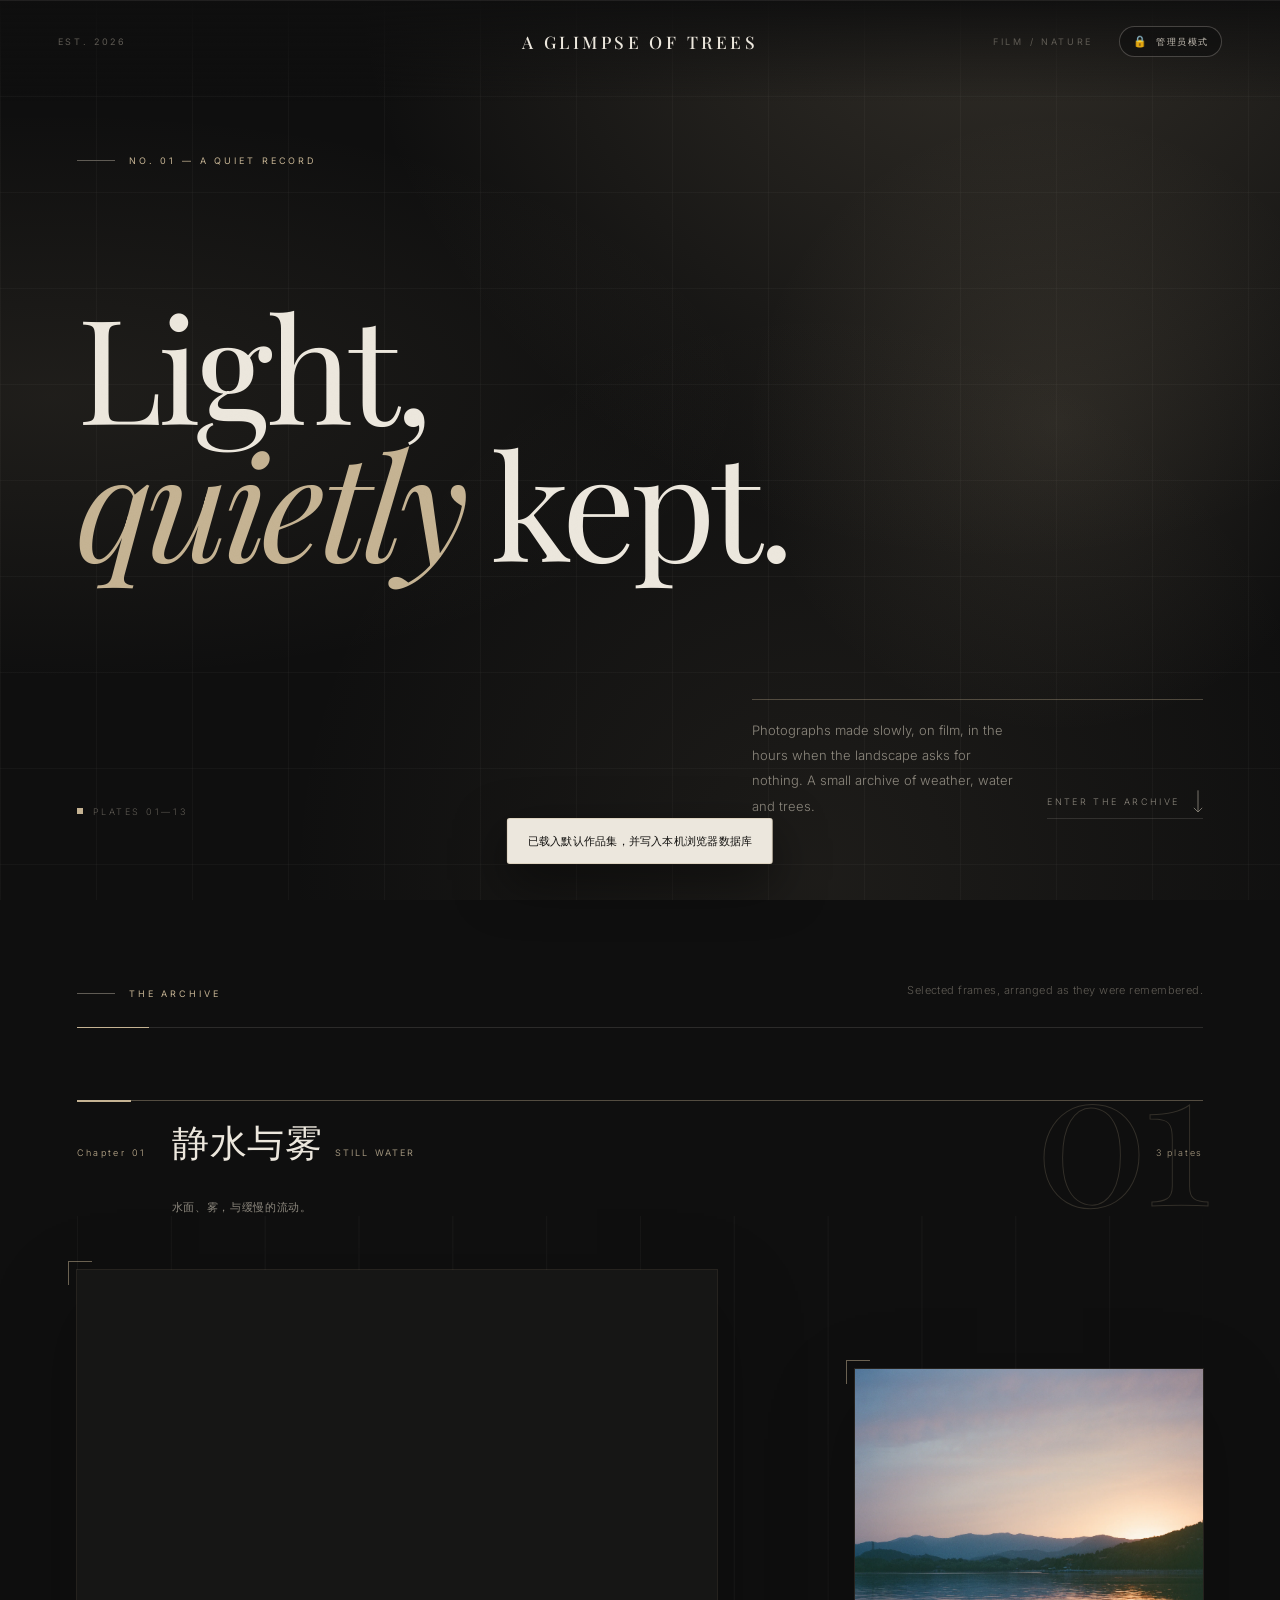
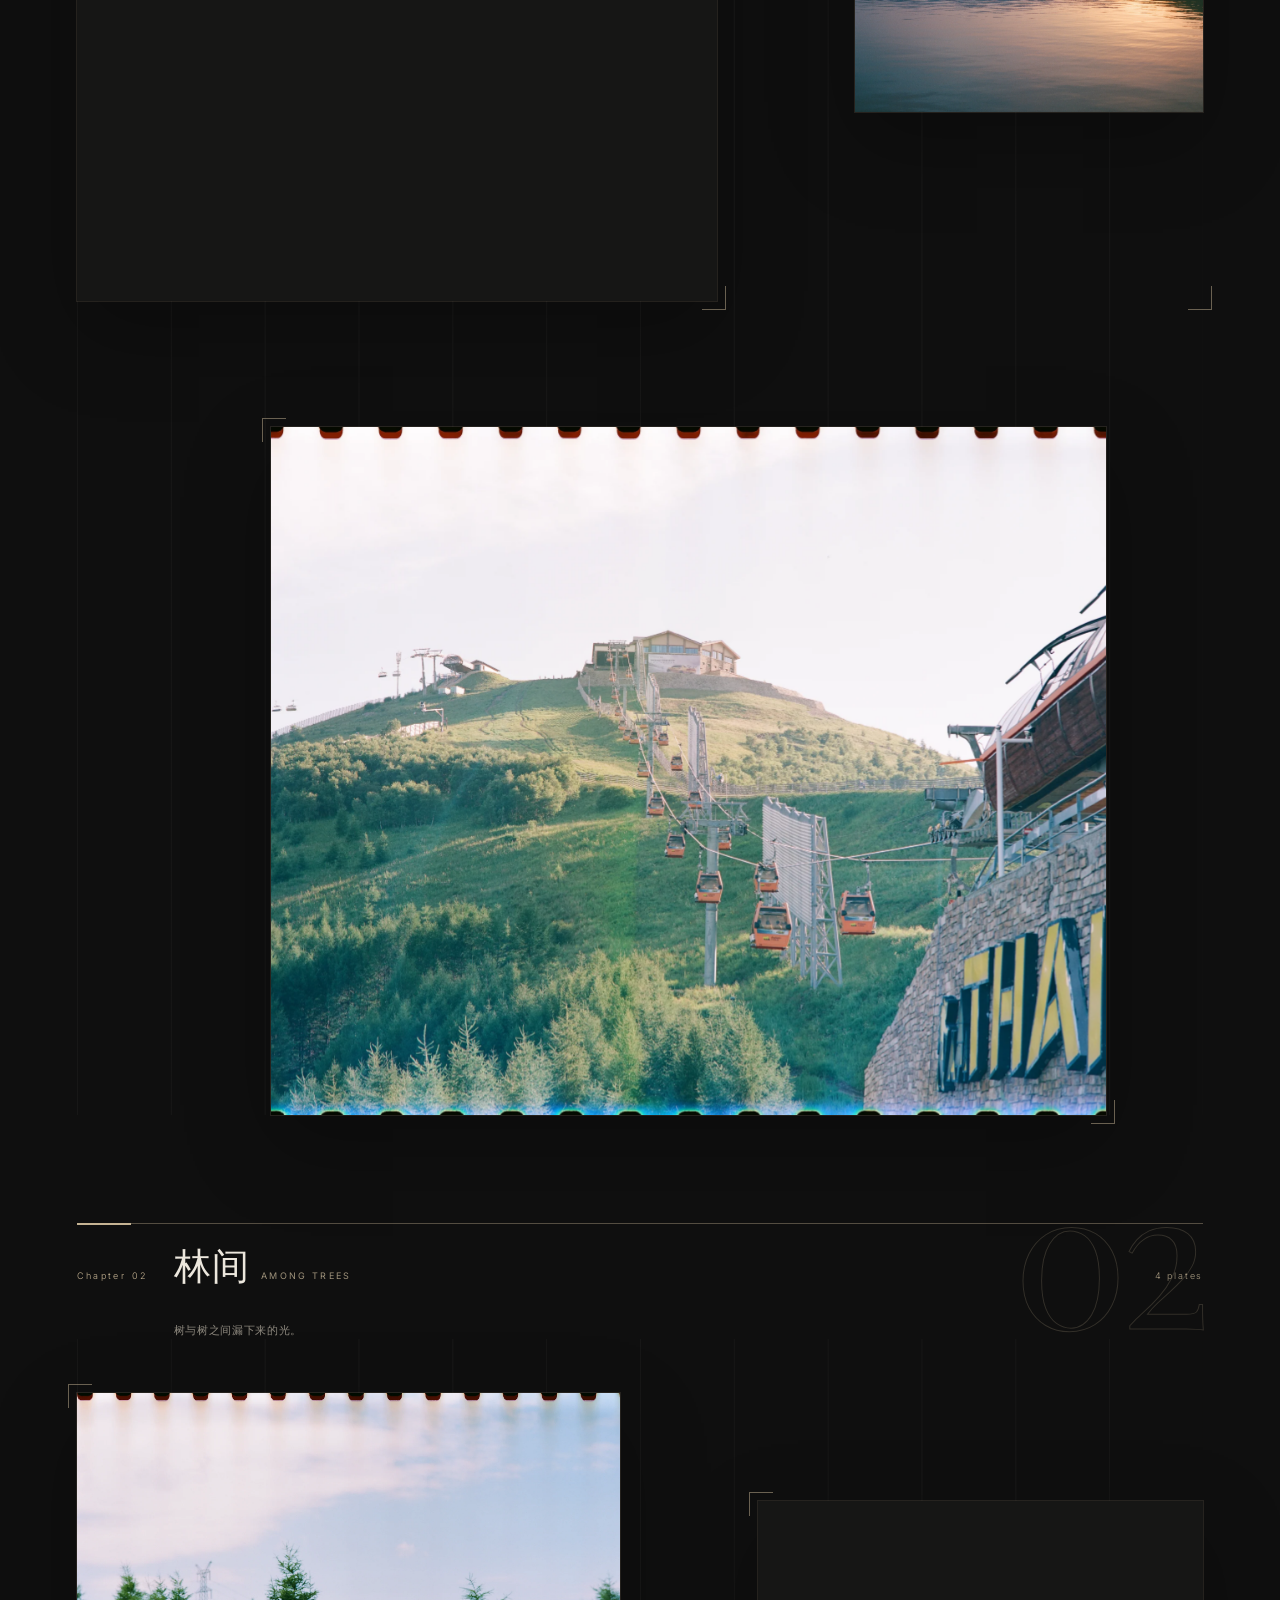
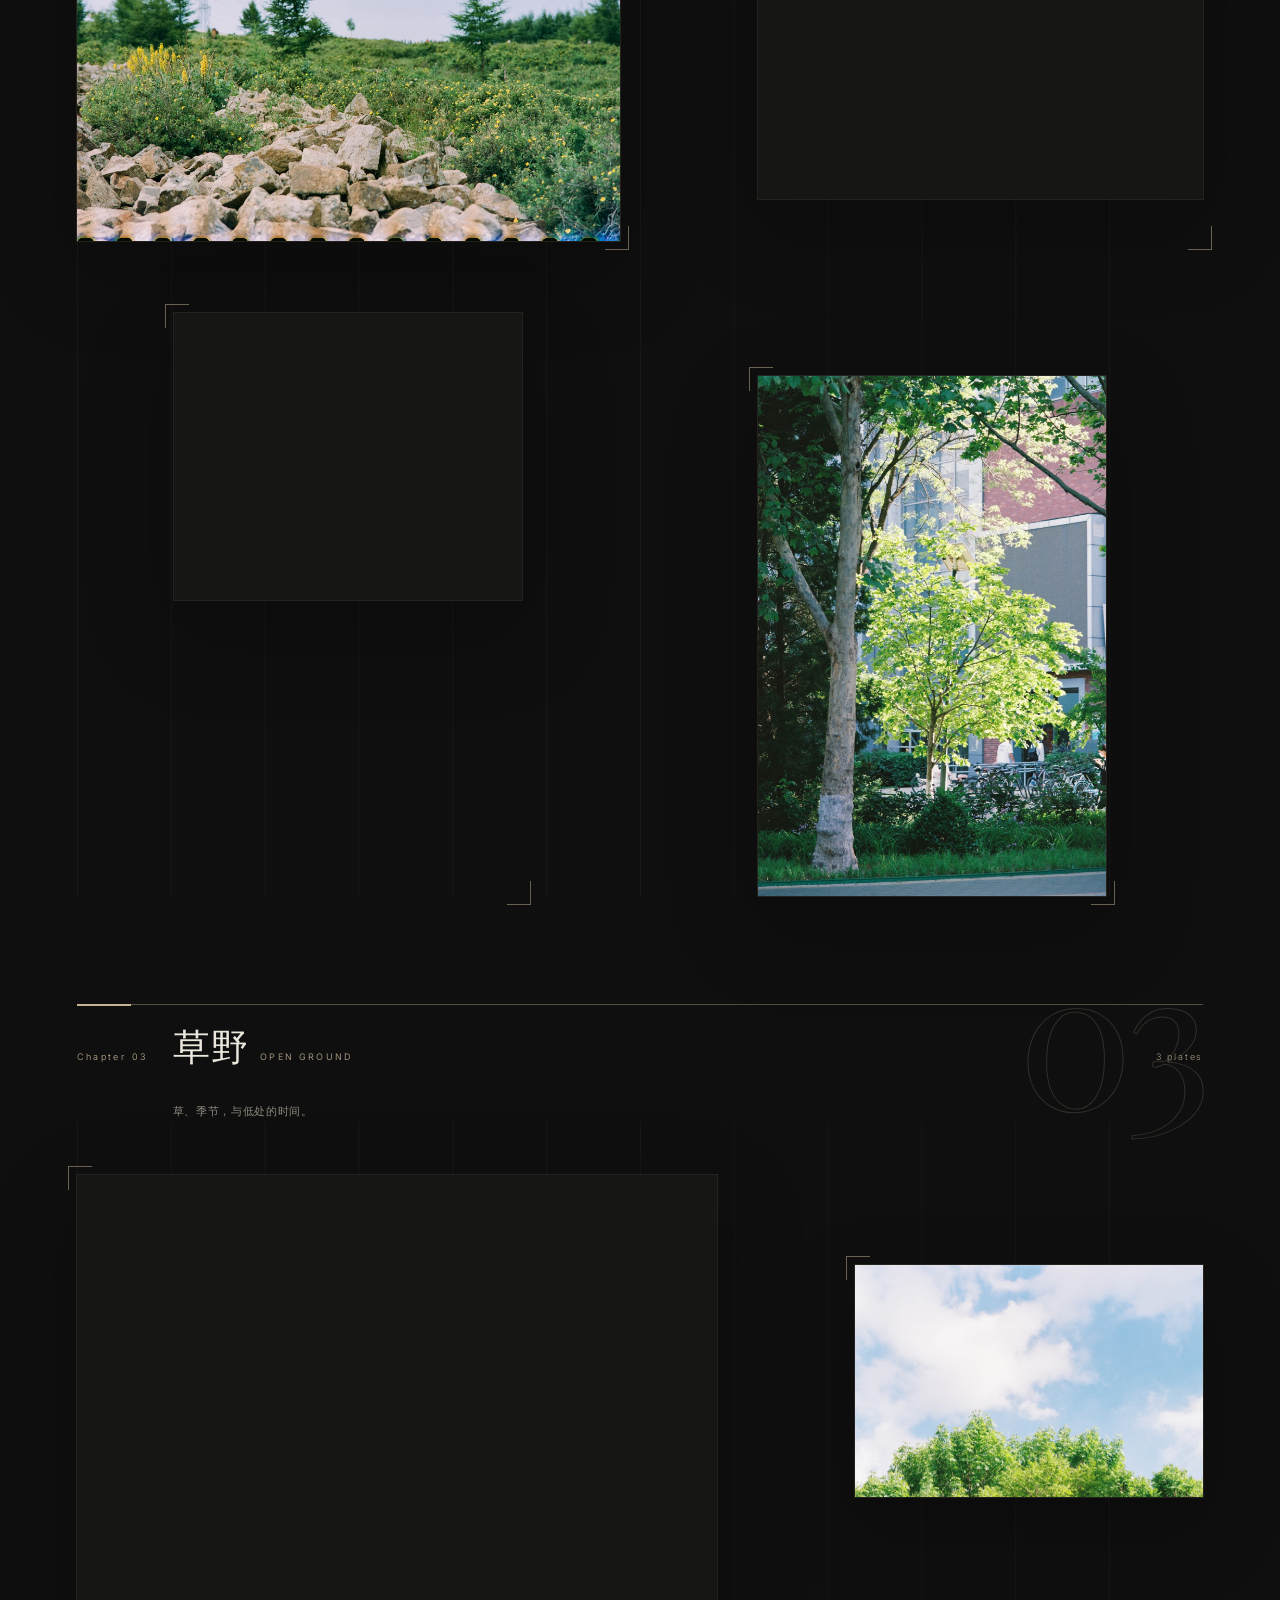
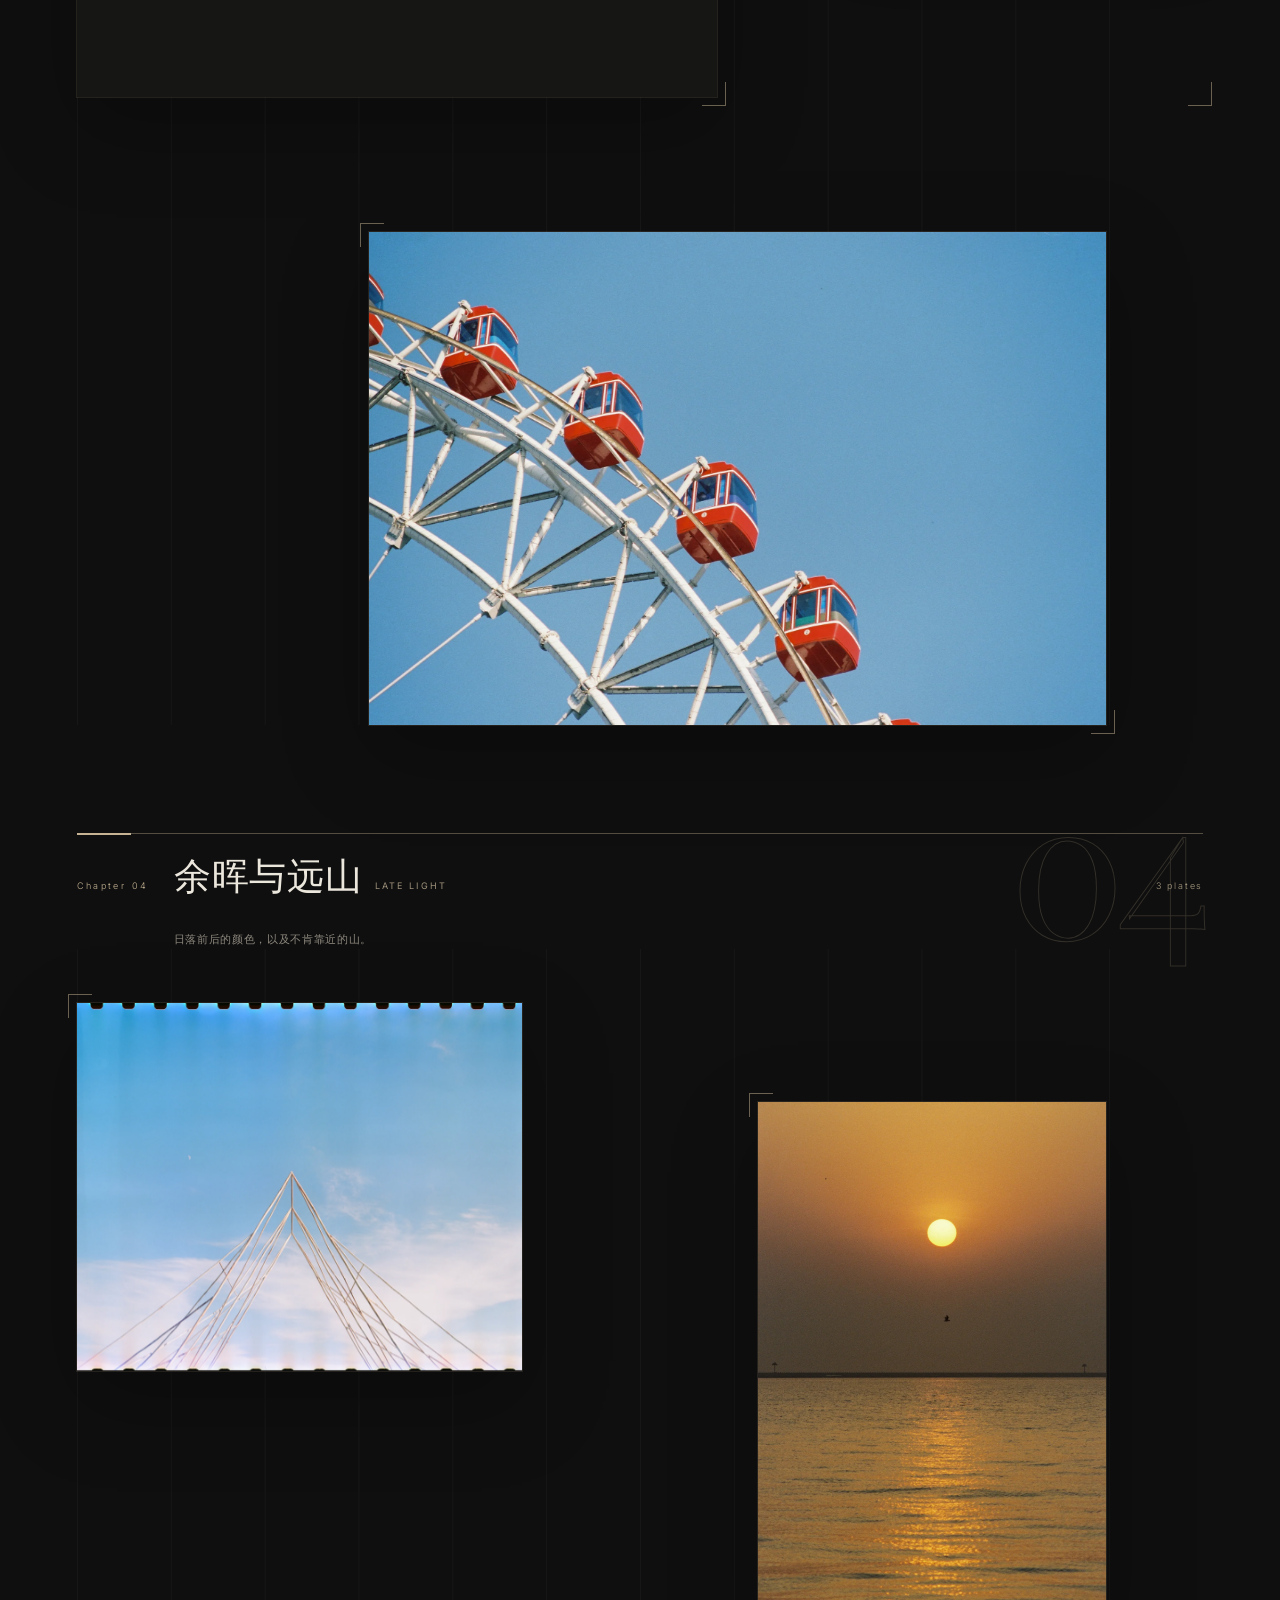
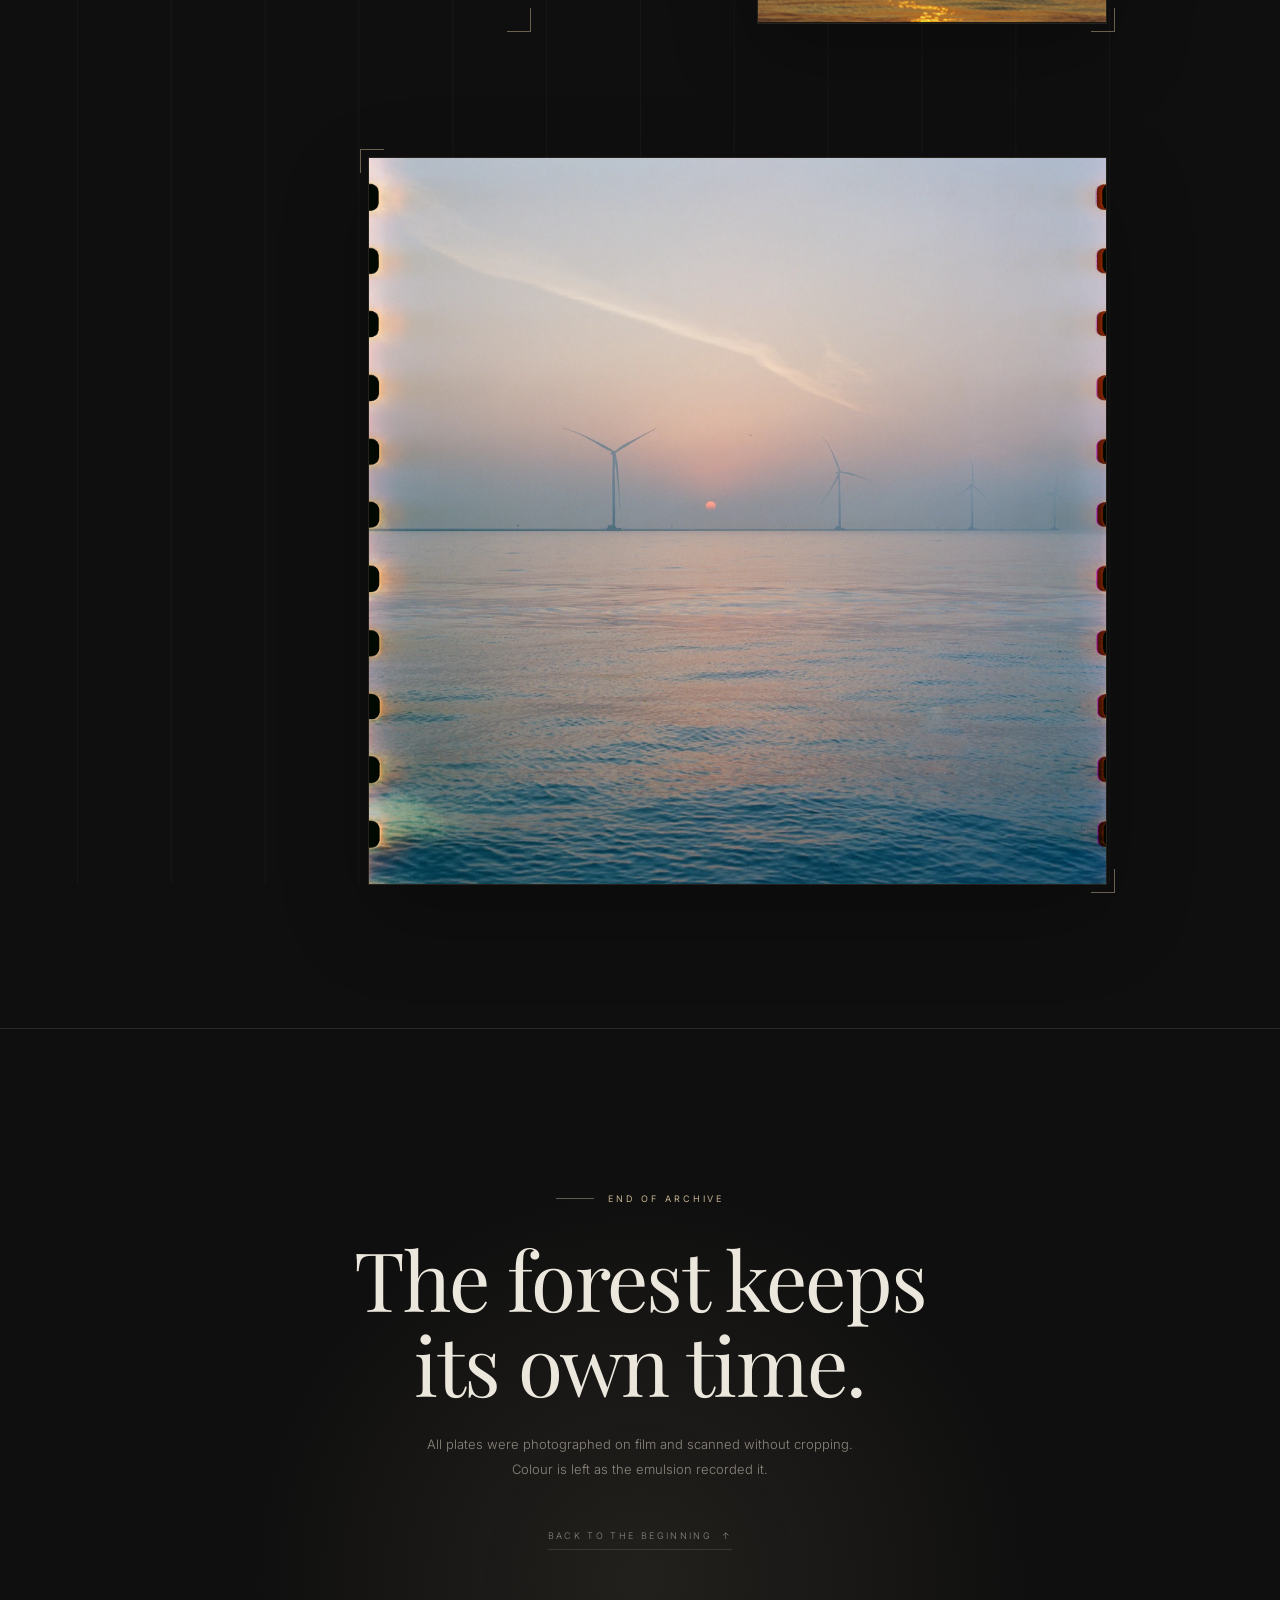
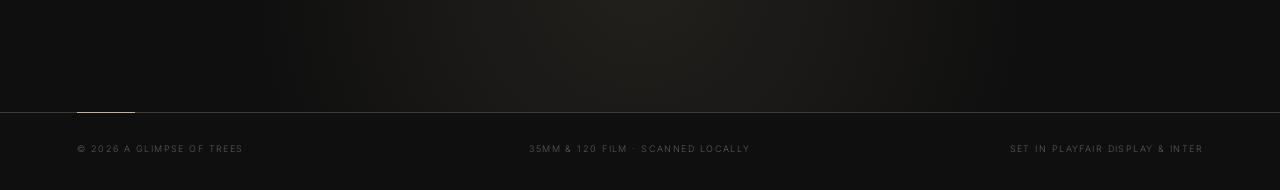
==== index.html @ 9d2c08a7 "Initial commit: PWA Photography Portfolio" ====
<!DOCTYPE html>
<html lang="en">
<head>
  <meta charset="UTF-8">
  <meta name="viewport" content="width=device-width, initial-scale=1.0">
  <meta name="description" content="A Glimpse of Trees — a quiet collection of film photographs of the natural world.">
  <meta name="theme-color" content="#0f0f0f">
  <title>A Glimpse of Trees — Film Photography</title>

  <link rel="icon" href="./favicon.svg" type="image/svg+xml">
  <link rel="manifest" href="./manifest.json">
  <link rel="apple-touch-icon" href="./assets/icons/icon-180.png">
  <meta name="apple-mobile-web-app-capable" content="yes">
  <meta name="apple-mobile-web-app-status-bar-style" content="black-translucent">
  <meta name="apple-mobile-web-app-title" content="摄影集">
  <link rel="preload" href="./assets/fonts/PlayfairDisplay-var.woff2" as="font" type="font/woff2" crossorigin>
  <link rel="preload" href="./assets/fonts/Inter-var.woff2" as="font" type="font/woff2" crossorigin>
  <link rel="stylesheet" href="./css/style.css">
  <link rel="stylesheet" href="./lib/quill.snow.css">
</head>
<body>
  <div class="grain" aria-hidden="true"></div>
  <div class="scroll-progress" aria-hidden="true"><span id="scrollBar"></span></div>

  <header class="site-header">
    <div class="header-inner">
      <p class="header-side header-side--left">Est. 2026</p>
      <a class="logo" href="#top" aria-label="A Glimpse of Trees, back to top">A Glimpse of Trees</a>
      <div class="header-right">
        <p class="header-side header-side--right">Film / Nature</p>
        <button class="admin-toggle" id="adminToggle" type="button" aria-pressed="false">
          <span class="admin-toggle-icon" aria-hidden="true">🔒</span>
          <span class="admin-toggle-label">管理员模式</span>
        </button>
      </div>
    </div>
  </header>

  <div class="editor-bar" id="editorBar" hidden>
    <div class="backup-warning" id="backupWarning" role="alert">
      <p class="backup-warning-text">
        <strong>⚠️ 注意：您的作品集数据仅保存在当前设备的浏览器中。</strong>
        清理浏览器缓存、更换设备会导致数据永久丢失！请务必定期导出备份。
      </p>
      <div class="backup-warning-actions">
        <button class="backup-button" id="exportBackupBtn" type="button">📦 导出备份</button>
        <button class="backup-button" id="importBackupBtn" type="button">📥 导入备份</button>
        <input id="importFile" type="file" accept=".json,application/json" hidden>
      </div>
    </div>
    <div class="editor-status-wrap">
      <p class="editor-status" id="editorStatus">编辑模式：点击文字修改，拖动照片调整分组</p>
      <p class="editor-hint">修改会自动保存到本机浏览器数据库（IndexedDB）</p>
    </div>
    <div class="editor-actions">
      <button class="editor-button editor-button--primary" id="addPhotoBtn" type="button">＋ 添加新照片</button>
      <button class="editor-button" id="groupsBtn" type="button">分组管理</button>
      <button class="editor-button" id="layoutBtn" type="button">自由排版</button>
      <button class="editor-button editor-button--quiet" id="resetLayoutBtn" type="button" hidden>清除排版</button>
      <button class="editor-button" id="boardBtn" type="button">排版总览</button>
      <button class="editor-button" id="themeBtn" type="button">配色方案</button>
      <button class="editor-button" id="helpBtn" type="button">编辑说明</button>
      <button class="editor-button editor-button--primary" id="saveBtn" type="button">保存</button>
      <button class="editor-button editor-button--quiet" id="discardBtn" type="button">重新载入</button>
    </div>
  </div>

  <div class="layout-bar" id="layoutBar" hidden>
    <div class="layout-bar-info">
      <span class="layout-bar-title" id="layoutSelection">点击照片后可旋转 / 缩放</span>
      <span class="layout-bar-tip">拖动 ⠿ 移动 · 滚轮或 ↑↓ 上下滚动 · 右下角圆点调宽度</span>
    </div>
    <label class="layout-slider">
      旋转
      <input id="rotateRange" type="range" min="-180" max="180" step="1" value="0">
      <span id="rotateValue">0°</span>
    </label>
    <label class="layout-slider">
      缩放
      <input id="scaleRange" type="range" min="40" max="200" step="1" value="100">
      <span id="scaleValue">100%</span>
    </label>
    <button class="editor-button editor-button--quiet" id="resetTransformBtn" type="button">重置旋转缩放</button>
  </div>

  <main id="top">
    <section class="intro" aria-labelledby="introTitle">
      <div class="intro-grid">
        <p class="eyebrow">No. 01 — A quiet record</p>
        <h1 class="intro-title" id="introTitle">Light,<br><em>quietly</em> kept.</h1>
        <div class="intro-foot">
          <p class="intro-text" id="introText">
            Photographs made slowly, on film, in the hours when the landscape
            asks for nothing. A small archive of weather, water and trees.
          </p>
          <a class="scroll-cue" href="#gallery">
            <span>Enter the archive</span>
            <svg viewBox="0 0 12 28" aria-hidden="true">
              <path d="M6 0v26M1 21l5 5 5-5" fill="none" stroke="currentColor" stroke-width="1"/>
            </svg>
          </a>
        </div>
        <p class="intro-count" id="introCount" aria-live="polite"></p>
      </div>
    </section>

    <section class="gallery-section" id="gallery" aria-label="Photographic plates">
      <div class="section-head">
        <p class="eyebrow">The archive</p>
        <p class="section-note">Selected frames, arranged as they were remembered.</p>
      </div>
      <div class="gallery" id="galleryGrid"></div>
      <noscript><p class="noscript">Please enable JavaScript to view the photographs.</p></noscript>
    </section>

    <section class="outro" aria-labelledby="outroTitle">
      <p class="eyebrow">End of archive</p>
      <h2 id="outroTitle">The forest keeps<br>its own time.</h2>
      <p class="outro-text">
        All plates were photographed on film and scanned without cropping.
        Colour is left as the emulsion recorded it.
      </p>
      <a class="back-top" href="#top">Back to the beginning <span aria-hidden="true">↑</span></a>
    </section>
  </main>

  <footer class="site-footer">
    <p>© 2026 A Glimpse of Trees</p>
    <p class="footer-mid">35mm &amp; 120 film · Scanned locally</p>
    <p>Set in Playfair Display &amp; Inter</p>
  </footer>

  <!-- Full-screen photograph + long-form essay ----------------------------- -->
  <div class="detail" id="detail" role="dialog" aria-modal="true" aria-label="Photograph and essay" aria-hidden="true">
    <button class="detail-close" id="detailClose" type="button" aria-label="Close detail view">
      <span aria-hidden="true"></span><span aria-hidden="true"></span>
    </button>

    <div class="detail-layout">
      <figure class="detail-media">
        <div class="detail-frame" id="detailFrame">
          <img class="detail-image" id="detailImage" src="" alt="">
          <img class="detail-image" id="detailImageAlt" src="" alt="" aria-hidden="true">
        </div>
        <figcaption class="detail-media-foot">
          <span class="detail-counter" id="detailCounter"></span>
          <span class="detail-group" id="detailGroup"></span>
        </figcaption>
      </figure>

      <article class="detail-panel">
        <p class="detail-kicker" id="detailKicker"></p>
        <h2 class="detail-title" id="detailTitle" data-detail-field="title"></h2>
        <p class="detail-note" id="detailNote" data-detail-field="note"></p>
        <div class="detail-essay" id="detailEssay"></div>
        <button class="detail-edit-essay" id="editEssayBtn" type="button">编辑长文</button>
        <p class="detail-hint">← → 浏览 · ESC 关闭</p>
      </article>
    </div>

    <button class="detail-nav detail-nav--prev" id="detailPrev" type="button" aria-label="Previous photograph">
      <svg viewBox="0 0 20 20" aria-hidden="true"><path d="M13 2 4 10l9 8" fill="none" stroke="currentColor" stroke-width="1.2"/></svg>
    </button>
    <button class="detail-nav detail-nav--next" id="detailNext" type="button" aria-label="Next photograph">
      <svg viewBox="0 0 20 20" aria-hidden="true"><path d="m7 2 9 8-9 8" fill="none" stroke="currentColor" stroke-width="1.2"/></svg>
    </button>
  </div>

  <!-- Add photograph ------------------------------------------------------- -->
  <div class="modal" id="addPhotoModal" hidden>
    <div class="modal-card modal-card--wide" role="dialog" aria-modal="true" aria-labelledby="addPhotoTitle">
      <button class="modal-close" id="addPhotoClose" type="button" aria-label="Close">×</button>
      <p class="modal-kicker">New plates</p>
      <h2 class="modal-title" id="addPhotoTitle">添加新照片</h2>
      <p class="modal-lead">从本机选择图片：自动压缩为 WebP 并写入浏览器数据库；也可以从内置示例图片中勾选。</p>
      <form class="editor-form" id="addPhotoForm">
        <label class="field upload-field">
          <span class="field-label">从本机上传（可多选，单张 ≤ 50 MB）</span>
          <input class="field-input file-input" id="photoFileInput" type="file" accept="image/*" multiple>
        </label>
        <div class="upload-preview" id="uploadPreview" hidden></div>
        <div class="picker-toolbar">
          <span class="picker-status" id="pickerStatus">内置示例图片</span>
          <button class="picker-refresh" id="pickerRefresh" type="button">刷新列表</button>
        </div>
        <div class="picker" id="photoPicker"></div>
        <div class="field-row">
          <label class="field">
            <span class="field-label">加入分组</span>
            <select class="field-input" name="group" id="addPhotoGroup"></select>
          </label>
          <button class="editor-button" id="addPhotoNewGroup" type="button">＋ 新建分组</button>
        </div>
        <div class="modal-actions">
          <button class="editor-button editor-button--quiet" id="addPhotoCancel" type="button">取消</button>
          <button class="editor-button editor-button--primary" id="addPhotoSubmit" type="submit" disabled>导入所选</button>
        </div>
      </form>
    </div>
  </div>

  <!-- Layout board ---------------------------------------------------------- -->
  <div class="modal" id="boardModal" hidden>
    <div class="modal-card modal-card--full" role="dialog" aria-modal="true" aria-labelledby="boardTitle">
      <button class="modal-close" id="boardClose" type="button" aria-label="Close">×</button>
      <p class="modal-kicker">Layout board</p>
      <h2 class="modal-title" id="boardTitle">排版总览</h2>
      <p class="modal-lead">所有章节按真实比例缩小显示。拖动缩略图调整位置，拖到其它章节画布即可换组（空章节也能放入）；拖右下角方块调宽度，点击缩略图后用底部滑杆旋转 / 缩放。修改即时生效并保存。</p>
      <div class="board" id="board"></div>
      <div class="modal-actions">
        <button class="editor-button editor-button--primary" id="boardDone" type="button">完成</button>
      </div>
    </div>
  </div>

  <!-- Group manager --------------------------------------------------------- -->
  <div class="modal" id="groupsModal" hidden>
    <div class="modal-card modal-card--wide" role="dialog" aria-modal="true" aria-labelledby="groupsTitle">
      <button class="modal-close" id="groupsClose" type="button" aria-label="Close">×</button>
      <p class="modal-kicker">Chapters</p>
      <h2 class="modal-title" id="groupsTitle">分组管理</h2>
      <p class="modal-lead">拖动 ⠿ 调整章节顺序；Chapter 01、02… 与照片编号会自动同步。删除分组时，里面的照片会移到第一个分组。</p>
      <div class="group-manager" id="groupList"></div>
      <div class="group-manager-foot">
        <button class="editor-button" id="addGroupBtn" type="button">＋ 新增分组</button>
        <span class="group-manager-hint">改完名称按 Enter 或点击空白处生效</span>
      </div>
      <div class="modal-actions">
        <button class="editor-button editor-button--primary" id="groupsDone" type="button">完成</button>
      </div>
    </div>
  </div>

  <!-- Long-form essay editor ------------------------------------------------ -->
  <div class="modal" id="essayModal" hidden>
    <div class="modal-card modal-card--wide" role="dialog" aria-modal="true" aria-labelledby="essayTitle">
      <button class="modal-close" id="essayClose" type="button" aria-label="Close">×</button>
      <p class="modal-kicker">Long-form</p>
      <h2 class="modal-title" id="essayTitle">编辑长文</h2>
      <p class="modal-lead">支持加粗、斜体、分段、引用与列表；保存为 HTML，线上详情页与实体书会同步渲染。</p>
      <div class="essay-editor" id="essayEditor"></div>
      <div class="modal-actions">
        <button class="editor-button editor-button--quiet" id="essayCancel" type="button">取消</button>
        <button class="editor-button editor-button--primary" id="essayDone" type="button">应用</button>
      </div>
    </div>
  </div>

  <!-- Admin guide ---------------------------------------------------------- -->
  <div class="modal" id="helpModal" hidden>
    <div class="modal-card" role="dialog" aria-modal="true" aria-labelledby="helpTitle">
      <button class="modal-close" id="helpClose" type="button" aria-label="Close">×</button>
      <p class="modal-kicker">Admin guide</p>
      <h2 class="modal-title" id="helpTitle">管理员使用说明</h2>
      <p class="modal-lead">管理员模式的所有修改都会自动保存到当前浏览器的 IndexedDB 数据库；这里没有服务器，也不会同步到其它设备。</p>

      <div class="help-block">
        <h3>1 · 修改文案与长文</h3>
        <p>点击照片下方的短标题或悬停小字，直接输入；打开大图后可编辑标题与注释。长文点右侧「编辑长文」，在富文本编辑器里加粗、斜体、分段、引用或列表。点击空白处或按 Esc 保存到本机数据库。</p>
      </div>
      <div class="help-block">
        <h3>2 · 调整分组与照片</h3>
        <p>拖动照片右上角的 ⠿ 手柄到其他分组；× 移除照片。点「＋ 添加新照片」可从本机上传（自动压缩为 WebP），或从内置示例图片中勾选后一次导入同一分组。</p>
        <p>「分组管理」可新增、重命名、排序或删除章节，Chapter 01、02… 与照片编号会自动同步。</p>
        <p>每张照片左下角有「分组」下拉框（即之前看到的 1/2 等选项）：显示当前分组，切换后照片立刻移到该分组，其它照片会自动让位、页面重新排布。</p>
        <p>按住 ⠿ 左键拖动照片；拖动过程中用<b>鼠标滚轮</b>上下滚动页面（不再自动滚动，避免页面抽动）。经过其它章节的分界线并进入其照片区域时，该章节会高亮，松手即完成换组。</p>
      </div>
      <div class="help-block">
        <h3>3 · 自由排版与旋转缩放</h3>
        <p>点「自由排版」开启：拖动任意照片右上角 ⠿ 可自由移动位置，拖动照片右下角圆点可调整宽度；所有照片按分组画布自由叠放，访客看到的也是这个排版。</p>
        <p>点击任意照片后，屏幕底部会出现滑杆：<b>旋转</b> −180°～180°、<b>缩放</b> 40%～200%，可即时预览并保存；「重置旋转缩放」恢复 0° / 100%。旋转缩放只作用于作品卡片，<b>不会影响打开大图后的显示</b>。</p>
        <p>「排版总览」把所有章节按真实比例缩小成一张总览板：拖缩略图调位置、拖右下角方块调宽度、点击后用同样的滑杆旋转缩放，适合在不放大的情况下整体调整；<b>把缩略图拖到其它章节的画布上即可直接换组</b>，空章节也可以放入。</p>
        <p>「清除排版」会恢复默认的杂志式排列（只删位置与旋转缩放，不删照片和文字）；「退出自由排版」只是停止编辑，排版结果仍会保留。</p>
      </div>
      <div class="help-block">
        <h3>4 · 备份与恢复</h3>
        <p>管理员面板顶部的【📦 导出备份】会把完整数据（含照片）打包为 JSON 下载；【📥 导入备份】会用所选文件覆盖当前设备上的全部数据，导入前请先导出旧备份。</p>
        <p>清理浏览器缓存、使用无痕窗口或更换设备都会导致数据丢失，请定期导出并把 JSON 保存到其它位置。</p>
      </div>
      <div class="help-block">
        <h3>5 · 撤销与重做</h3>
        <p>结构调整（导入、删除、拖拽换组）和文字编辑都支持 <b>Ctrl + Z</b> 撤销、<b>Ctrl + Shift + Z</b> 或 <b>Ctrl + Y</b> 重做；在输入框内仍使用系统原生撤销。</p>
      </div>
      <p class="modal-note">配色方案只影响作品集外观；所有修改都保存在当前浏览器，请记得定期导出备份。</p>
      <div class="modal-actions">
        <button class="editor-button editor-button--primary" id="helpDone" type="button">开始编辑</button>
      </div>
    </div>
  </div>

  <!-- Theme palette -------------------------------------------------------- -->
  <div class="modal" id="themeModal" hidden>
    <div class="modal-card modal-card--wide" role="dialog" aria-modal="true" aria-labelledby="themeTitle">
      <button class="modal-close" id="themeClose" type="button" aria-label="Close">×</button>
      <p class="modal-kicker">Appearance</p>
      <h2 class="modal-title" id="themeTitle">配色方案</h2>
      <p class="modal-lead">选择预设或自定义强调色、背景色，页面会立即预览。配色会写入本机数据库的 <code>theme</code> 字段。</p>

      <div class="theme-presets" id="themePresets"></div>

      <div class="theme-custom">
        <label class="field">
          <span class="field-label">强调色 / 链接与高亮</span>
          <input class="color-input" id="accentColor" type="color" value="#c5b393">
        </label>
        <label class="field">
          <span class="field-label">页面背景色</span>
          <input class="color-input" id="bgColor" type="color" value="#0f0f0f">
        </label>
      </div>

      <div class="theme-preview" id="themePreview" aria-hidden="true">
        <span class="theme-preview-title">Light, quietly kept.</span>
        <span class="theme-preview-rule"></span>
        <span class="theme-preview-note">预览：标题、正文与强调色</span>
      </div>

      <div class="modal-actions">
        <button class="editor-button editor-button--quiet" id="themeReset" type="button">恢复默认</button>
        <button class="editor-button editor-button--primary" id="themeDone" type="button">完成</button>
      </div>
    </div>
  </div>

  <div class="toast" id="toast" role="status" aria-live="polite" hidden></div>

  <script src="./lib/quill.js"></script>
  <script src="./lib/Sortable.min.js"></script>
  <script src="./js/storage.js"></script>
  <script src="./js/image-tools.js"></script>
  <script src="./js/pwa.js"></script>
  <script src="./js/main.js"></script>
</body>
</html>
---- css/style.css ----
@font-face {
  font-family: "Playfair Display";
  src: url("../assets/fonts/PlayfairDisplay-var.woff2") format("woff2");
  font-weight: 400 900;
  font-style: normal;
  font-display: swap;
}

@font-face {
  font-family: "Playfair Display";
  src: url("../assets/fonts/PlayfairDisplay-italic-var.woff2") format("woff2");
  font-weight: 400 900;
  font-style: italic;
  font-display: swap;
}

@font-face {
  font-family: "Inter";
  src: url("../assets/fonts/Inter-var.woff2") format("woff2");
  font-weight: 300 700;
  font-style: normal;
  font-display: swap;
}

:root {
  --bg: #0f0f0f;
  --bg-soft: #151514;
  --ink: #ece7dd;
  --muted: #8d887e;
  --faint: #5f5b54;
  --warm: #c5b393;
  --line: rgba(236, 231, 221, 0.13);
  --serif: "Playfair Display", "Songti SC", "SimSun", serif;
  --sans: "Inter", "PingFang SC", "Microsoft YaHei", sans-serif;
  --ease: cubic-bezier(0.19, 0.66, 0.22, 1);
}

*,
*::before,
*::after {
  box-sizing: border-box;
}

html {
  scroll-behavior: smooth;
}

body {
  margin: 0;
  background: var(--bg);
  color: var(--ink);
  font-family: var(--sans);
  font-weight: 300;
  font-size: 15px;
  line-height: 1.7;
  -webkit-font-smoothing: antialiased;
  overflow-x: hidden;
}

body.no-scroll {
  overflow: hidden;
}

img {
  display: block;
  max-width: 100%;
}

a {
  color: inherit;
  text-decoration: none;
}

button {
  font: inherit;
  color: inherit;
}

::selection {
  background: var(--warm);
  color: #0f0f0f;
}

:focus-visible {
  outline: 1px solid var(--warm);
  outline-offset: 6px;
}

/* Film grain over the whole page ------------------------------------------ */
.grain {
  position: fixed;
  inset: 0;
  z-index: 3;
  pointer-events: none;
  background-image: url("../assets/textures/paper-noise.png");
  background-size: 256px 256px;
  opacity: 0.32;
  mix-blend-mode: overlay;
}

/* Slim reading progress ------------------------------------------------ */
.scroll-progress {
  position: fixed;
  top: 0;
  left: 0;
  right: 0;
  height: 1px;
  z-index: 60;
  background: rgba(236, 231, 221, 0.08);
}

.scroll-progress span {
  display: block;
  height: 100%;
  background: var(--warm);
  transform: scaleX(0);
  transform-origin: 0 50%;
  will-change: transform;
}

/* Header ----------------------------------------------------------------- */
.site-header {
  position: fixed;
  top: 0;
  left: 0;
  right: 0;
  z-index: 50;
  padding: 26px clamp(20px, 4.5vw, 72px) 44px;
  background: linear-gradient(to bottom, rgba(15, 15, 15, 0.94), rgba(15, 15, 15, 0));
  pointer-events: none;
}

.site-header a,
.site-header p {
  pointer-events: auto;
}

.header-inner {
  display: grid;
  grid-template-columns: 1fr auto 1fr;
  align-items: center;
  gap: 20px;
}

.header-side {
  margin: 0;
  font-size: 9px;
  font-weight: 400;
  letter-spacing: 0.3em;
  text-transform: uppercase;
  color: var(--faint);
}

.header-side--right {
  text-align: right;
}

.logo {
  font-family: var(--serif);
  font-size: clamp(13px, 1.35vw, 18px);
  font-weight: 500;
  letter-spacing: 0.2em;
  text-transform: uppercase;
  white-space: nowrap;
  transition: color 0.5s ease, letter-spacing 0.6s var(--ease);
}

.logo:hover {
  color: var(--warm);
  letter-spacing: 0.24em;
}

/* Shared type ------------------------------------------------------------ */
.eyebrow {
  display: flex;
  align-items: center;
  gap: 14px;
  margin: 0;
  font-size: 9px;
  font-weight: 400;
  letter-spacing: 0.32em;
  text-transform: uppercase;
  color: var(--muted);
}

.eyebrow::before {
  content: "";
  width: 38px;
  height: 1px;
  background: var(--faint);
  flex: none;
}

/* Intro ------------------------------------------------------------------ */
.intro {
  padding: clamp(132px, 17vh, 190px) clamp(20px, 6vw, 96px) clamp(60px, 9vh, 110px);
  min-height: 100svh;
  display: flex;
  align-items: stretch;
  position: relative;
}

.intro::after {
  content: "";
  position: absolute;
  top: 8%;
  right: -10%;
  width: 55vw;
  height: 55vw;
  max-width: 760px;
  max-height: 760px;
  background: radial-gradient(circle, rgba(197, 179, 147, 0.075), transparent 62%);
  pointer-events: none;
}

.intro-grid {
  position: relative;
  z-index: 1;
  width: 100%;
  display: grid;
  grid-template-columns: repeat(12, 1fr);
  grid-template-rows: auto 1fr auto;
  column-gap: clamp(16px, 2.4vw, 36px);
  row-gap: 4vh;
}

.intro .eyebrow {
  grid-column: 1 / 9;
  grid-row: 1;
  align-self: start;
}

.intro-title {
  grid-column: 1 / 12;
  grid-row: 2;
  align-self: center;
  margin: 0;
  font-family: var(--serif);
  font-weight: 400;
  font-size: clamp(62px, 11.4vw, 176px);
  line-height: 0.94;
  letter-spacing: -0.035em;
  color: #eee8dc;
}

.intro-title em {
  font-style: italic;
  font-weight: 400;
  color: var(--warm);
}

.intro-foot {
  grid-column: 8 / 13;
  grid-row: 3;
  display: flex;
  align-items: flex-end;
  justify-content: space-between;
  gap: 34px;
}

.intro-text {
  margin: 0;
  max-width: 340px;
  font-size: 13px;
  line-height: 1.95;
  color: var(--muted);
}

.scroll-cue {
  display: inline-flex;
  align-items: center;
  gap: 14px;
  flex: none;
  padding-bottom: 4px;
  font-size: 9px;
  letter-spacing: 0.26em;
  text-transform: uppercase;
  color: var(--muted);
  border-bottom: 1px solid var(--line);
  transition: color 0.4s ease, border-color 0.4s ease;
}

.scroll-cue svg {
  width: 10px;
  height: 24px;
  overflow: visible;
}

.scroll-cue:hover {
  color: var(--ink);
  border-color: var(--ink);
}

.intro-count {
  grid-column: 1 / 5;
  grid-row: 3;
  align-self: end;
  margin: 0;
  font-size: 9px;
  letter-spacing: 0.28em;
  text-transform: uppercase;
  color: var(--faint);
}

/* Intro entrance ---------------------------------------------------------- */
@keyframes intro-rise {
  from {
    opacity: 0;
    transform: translateY(28px);
  }
  to {
    opacity: 1;
    transform: translateY(0);
  }
}

.intro .eyebrow,
.intro-title,
.intro-foot,
.intro-count {
  animation: intro-rise 1.2s var(--ease) both;
}

.intro-title {
  animation-delay: 0.1s;
}

.intro-foot {
  animation-delay: 0.25s;
}

.intro-count {
  animation-delay: 0.4s;
}

/* Gallery ---------------------------------------------------------------- */
.gallery-section {
  position: relative;
  padding: clamp(60px, 9vh, 110px) clamp(20px, 6vw, 96px) clamp(100px, 16vh, 180px);
}

.section-head {
  display: flex;
  align-items: baseline;
  justify-content: space-between;
  gap: 30px;
  padding-bottom: 26px;
  border-bottom: 1px solid var(--line);
}

.section-note {
  margin: 0;
  font-size: 11px;
  letter-spacing: 0.04em;
  color: var(--faint);
}

.gallery {
  display: grid;
  grid-template-columns: repeat(12, 1fr);
  column-gap: clamp(18px, 3.2vw, 52px);
  row-gap: clamp(72px, 12vh, 160px);
  margin-top: clamp(64px, 10vh, 120px);
}

.gallery-grid {
  display: contents;
}

/* Deliberately irregular, editorial placement. */
.plate {
  grid-column: var(--plate-col, 1) / span var(--plate-span, 6);
  margin: var(--plate-offset, 0vh) 0 0;
  min-width: 0;
}

.plate--a {
  grid-column: 1 / span 6;
}

.plate--b {
  grid-column: 8 / span 5;
  margin-top: 14vh;
}

.plate--c {
  grid-column: 2 / span 4;
  margin-top: -3vh;
}

.plate--d {
  grid-column: 7 / span 6;
  margin-top: 5vh;
}

.plate--e {
  grid-column: 1 / span 7;
}

.plate--f {
  grid-column: 9 / span 4;
  margin-top: 16vh;
}

.plate-button {
  position: relative;
  display: block;
  width: 100%;
  padding: 0;
  border: 0;
  background: transparent;
  text-align: left;
  cursor: pointer;
}

.plate-media {
  position: relative;
  overflow: hidden;
  aspect-ratio: var(--ratio, 3 / 2);
  background: #161615;
}

.plate-media::after {
  content: "";
  position: absolute;
  inset: 0;
  background: linear-gradient(
    to top,
    rgba(5, 5, 4, 0.78) 0%,
    rgba(5, 5, 4, 0.12) 42%,
    rgba(5, 5, 4, 0) 62%
  );
  opacity: 0;
  transition: opacity 0.9s ease;
  pointer-events: none;
}

.plate-media img {
  width: 100%;
  height: 100%;
  object-fit: cover;
  filter: none;
  transform: scale(1.001);
  transition: transform 1.6s var(--ease);
  will-change: transform;
}

.plate-num {
  position: absolute;
  top: 18px;
  left: 20px;
  z-index: 2;
  font-size: 9px;
  letter-spacing: 0.26em;
  color: rgba(255, 255, 255, 0.7);
  opacity: 0;
  transform: translateY(-8px);
  transition: opacity 0.7s ease, transform 0.7s var(--ease);
}

.plate-caption {
  position: absolute;
  left: 22px;
  right: 22px;
  bottom: 20px;
  z-index: 2;
  opacity: 0;
  transform: translateY(16px);
  transition: opacity 0.8s ease, transform 0.8s var(--ease);
}

.plate-rule {
  width: 26px;
  height: 1px;
  margin-bottom: 13px;
  background: rgba(255, 255, 255, 0.45);
}

.plate-title {
  margin: 0;
  font-family: var(--serif);
  font-size: clamp(21px, 2.1vw, 31px);
  font-weight: 400;
  line-height: 1.1;
  letter-spacing: 0.005em;
  color: #f4efe5;
}

.plate-meta {
  display: flex;
  align-items: center;
  gap: 12px;
  margin: 9px 0 0;
  font-size: 8px;
  letter-spacing: 0.26em;
  text-transform: uppercase;
  color: rgba(255, 255, 255, 0.58);
}

.plate:hover .plate-media::after,
.plate:focus-within .plate-media::after {
  opacity: 1;
}

.plate:hover .plate-media img,
.plate:focus-within .plate-media img {
  transform: scale(1.05);
}

.plate:hover .plate-num,
.plate:focus-within .plate-num,
.plate:hover .plate-caption,
.plate:focus-within .plate-caption {
  opacity: 1;
  transform: translateY(0);
}

/* Scroll reveal ---------------------------------------------------------- */
.reveal {
  opacity: 0;
  transform: translateY(46px);
  transition: opacity 1.1s ease, transform 1.1s var(--ease);
}

.reveal.is-visible {
  opacity: 1;
  transform: translateY(0);
}

/* Outro and footer ------------------------------------------------------- */
.outro {
  position: relative;
  padding: clamp(110px, 18vh, 200px) 24px;
  border-top: 1px solid var(--line);
  text-align: center;
  overflow: hidden;
}

.outro::before {
  content: "";
  position: absolute;
  left: 50%;
  bottom: -46%;
  width: 70vw;
  height: 70vw;
  max-width: 900px;
  max-height: 900px;
  transform: translateX(-50%);
  background: radial-gradient(circle, rgba(197, 179, 147, 0.07), transparent 65%);
  pointer-events: none;
}

.outro .eyebrow {
  position: relative;
  justify-content: center;
}

.outro h2 {
  position: relative;
  margin: 30px 0 26px;
  font-family: var(--serif);
  font-size: clamp(42px, 6.4vw, 92px);
  font-weight: 400;
  line-height: 1.04;
  letter-spacing: -0.02em;
}

.outro-text {
  position: relative;
  max-width: 430px;
  margin: 0 auto;
  font-size: 13px;
  line-height: 1.9;
  color: var(--muted);
}

.back-top {
  position: relative;
  display: inline-flex;
  align-items: center;
  gap: 10px;
  margin-top: 46px;
  padding-bottom: 6px;
  font-size: 9px;
  letter-spacing: 0.26em;
  text-transform: uppercase;
  color: var(--muted);
  border-bottom: 1px solid var(--line);
  transition: color 0.4s ease, border-color 0.4s ease;
}

.back-top:hover {
  color: var(--ink);
  border-color: var(--ink);
}

.site-footer {
  display: grid;
  grid-template-columns: 1fr auto 1fr;
  gap: 16px;
  align-items: center;
  padding: 28px clamp(20px, 6vw, 96px) 34px;
  border-top: 1px solid var(--line);
  font-size: 9px;
  letter-spacing: 0.16em;
  text-transform: uppercase;
  color: var(--faint);
}

.site-footer p {
  margin: 0;
}

.site-footer p:last-child {
  text-align: right;
}

.footer-mid {
  text-align: center;
}

.noscript {
  padding: 60px 0;
  text-align: center;
  color: var(--muted);
}

/* Lightbox --------------------------------------------------------------- */
.lightbox {
  position: fixed;
  inset: 0;
  z-index: 200;
  display: grid;
  place-items: center;
  padding: 5vh 0 4vh;
  background: #000;
  opacity: 0;
  visibility: hidden;
  transition: opacity 0.55s ease, visibility 0.55s;
}

.lightbox.is-open {
  opacity: 1;
  visibility: visible;
}

.lightbox-figure {
  display: flex;
  flex-direction: column;
  align-items: center;
  gap: clamp(16px, 2.4vh, 28px);
  width: min(1500px, 92vw);
  margin: 0;
}

.lightbox-frame {
  display: flex;
  justify-content: center;
  width: 100%;
}

.lightbox-frame img {
  max-width: 88vw;
  max-height: 72svh;
  width: auto;
  height: auto;
  object-fit: contain;
  box-shadow: 0 30px 120px rgba(0, 0, 0, 0.85);
  opacity: 0;
  transform: scale(0.985);
  transition: opacity 0.55s ease, transform 0.8s var(--ease);
}

.lightbox-frame img.is-ready {
  opacity: 1;
  transform: scale(1);
}

.lightbox-caption {
  display: flex;
  flex-direction: column;
  align-items: center;
  gap: 6px;
  min-height: 76px;
  text-align: center;
  transition: opacity 0.35s ease;
}

.lightbox-counter {
  font-size: 9px;
  letter-spacing: 0.3em;
  color: var(--faint);
}

.lightbox-title {
  margin: 0;
  font-family: var(--serif);
  font-size: clamp(21px, 2.3vw, 30px);
  font-weight: 400;
  letter-spacing: 0.01em;
  color: var(--ink);
}

.lightbox-alt {
  max-width: 540px;
  margin: 0;
  font-size: 11px;
  font-style: italic;
  letter-spacing: 0.05em;
  color: var(--muted);
}

.lightbox-close {
  position: absolute;
  top: clamp(20px, 4vh, 42px);
  right: clamp(20px, 4.5vw, 64px);
  width: 44px;
  height: 44px;
  padding: 0;
  border: 1px solid rgba(236, 231, 221, 0.22);
  border-radius: 50%;
  background: transparent;
  cursor: pointer;
  transition: border-color 0.4s ease, background 0.4s ease, transform 0.6s var(--ease);
}

.lightbox-close span {
  position: absolute;
  top: 50%;
  left: 50%;
  width: 15px;
  height: 1px;
  background: var(--ink);
  transform: translate(-50%, -50%) rotate(45deg);
}

.lightbox-close span:last-child {
  transform: translate(-50%, -50%) rotate(-45deg);
}

.lightbox-close:hover {
  border-color: var(--ink);
  background: rgba(255, 255, 255, 0.06);
  transform: rotate(90deg);
}

.lightbox-nav {
  position: absolute;
  top: 50%;
  width: 54px;
  height: 54px;
  margin-top: -27px;
  padding: 0;
  border: 1px solid rgba(236, 231, 221, 0.18);
  border-radius: 50%;
  background: rgba(0, 0, 0, 0.2);
  cursor: pointer;
  display: grid;
  place-items: center;
  transition: border-color 0.4s ease, background 0.4s ease;
}

.lightbox-nav svg {
  width: 18px;
  height: 18px;
  color: var(--ink);
}

.lightbox-nav--prev {
  left: clamp(14px, 3.4vw, 54px);
}

.lightbox-nav--next {
  right: clamp(14px, 3.4vw, 54px);
}

.lightbox-nav:hover {
  border-color: var(--ink);
  background: rgba(255, 255, 255, 0.07);
}

.lightbox-nav[disabled] {
  opacity: 0.25;
  cursor: default;
}

.lightbox-hint {
  position: absolute;
  bottom: clamp(12px, 2.6vh, 26px);
  left: 50%;
  margin: 0;
  transform: translateX(-50%);
  font-size: 8px;
  letter-spacing: 0.26em;
  text-transform: uppercase;
  color: #4c4943;
  white-space: nowrap;
}

/* Responsive ------------------------------------------------------------- */
@media (max-width: 1180px) {
  .plate--b,
  .plate--f {
    margin-top: 9vh;
  }

  .plate--c {
    margin-top: 0;
  }
}

@media (max-width: 900px) {
  .header-side--left {
    visibility: hidden;
  }

  .intro-title {
    grid-column: 1 / 13;
  }

  .intro-foot {
    grid-column: 1 / 13;
    align-items: flex-start;
  }

  .intro-count {
    grid-column: 1 / 6;
  }

  .plate--a {
    grid-column: 1 / span 7;
  }

  .plate--b {
    grid-column: 8 / span 5;
  }

  .plate--c {
    grid-column: 1 / span 5;
  }

  .plate--d {
    grid-column: 7 / span 6;
  }

  .plate--e {
    grid-column: 1 / span 8;
  }

  .plate--f {
    grid-column: 9 / span 4;
  }
}

@media (max-width: 760px) {
  .site-header {
    padding-top: 22px;
  }

  .header-side {
    display: none;
  }

  .header-inner {
    grid-template-columns: 1fr;
    justify-items: center;
  }

  .intro {
    padding-top: 120px;
  }

  .intro-grid {
    grid-template-rows: auto auto auto auto;
  }

  .intro-title {
    grid-row: 2;
    margin: 5vh 0;
  }

  .intro-foot {
    grid-row: 3;
    flex-direction: column;
    align-items: flex-start;
    gap: 26px;
  }

  .intro-count {
    grid-column: 1 / 13;
    grid-row: 4;
    margin-top: 6vh;
  }

  .gallery {
    grid-template-columns: 1fr;
    row-gap: 64px;
  }

  .plate--a,
  .plate--b,
  .plate--c,
  .plate--d,
  .plate--e,
  .plate--f {
    grid-column: 1 / -1;
    margin-top: 0;
  }

  .section-head {
    flex-direction: column;
    gap: 12px;
  }

  .site-footer {
    grid-template-columns: 1fr;
    justify-items: center;
    text-align: center;
    gap: 8px;
  }

  .site-footer p:last-child {
    text-align: center;
  }

  .lightbox {
    padding-top: 8vh;
  }

  .lightbox-frame img {
    max-width: 94vw;
    max-height: 64svh;
  }

  .lightbox-nav {
    top: auto;
    bottom: 22px;
    margin-top: 0;
    width: 46px;
    height: 46px;
  }

  .lightbox-nav--prev {
    left: 18px;
  }

  .lightbox-nav--next {
    right: 18px;
  }

  .lightbox-hint {
    display: none;
  }

  .lightbox-caption {
    min-height: 92px;
    padding: 0 24px;
  }
}

@media (hover: none) {
  .plate-media::after {
    opacity: 0.62;
  }

  .plate-caption,
  .plate-num {
    opacity: 1;
    transform: none;
  }

  .plate-media img {
    transform: none;
    filter: none;
  }
}

@media (prefers-reduced-motion: reduce) {
  html {
    scroll-behavior: auto;
  }

  *,
  *::before,
  *::after {
    animation-duration: 0.001ms !important;
    transition-duration: 0.001ms !important;
  }

  .reveal {
    opacity: 1;
    transform: none;
  }
}

/* ==========================================================================
   Editable groups, admin mode, detail essay
   ========================================================================== */

[hidden] {
  display: none !important;
}

/* Header + admin toggle -------------------------------------------------- */
.header-right {
  display: flex;
  align-items: center;
  justify-content: flex-end;
  gap: clamp(12px, 2vw, 26px);
  min-width: 0;
}

.print-link {
  display: inline-flex;
  align-items: center;
  gap: 5px;
  padding-bottom: 3px;
  border-bottom: 1px solid transparent;
  color: var(--muted);
  font-size: 9px;
  letter-spacing: 0.16em;
  white-space: nowrap;
  text-decoration: none;
  pointer-events: auto;
  transition: color 0.35s ease, border-color 0.35s ease;
}

.print-link:hover {
  color: var(--ink);
  border-color: var(--warm);
}

.admin-toggle {
  display: inline-flex;
  align-items: center;
  gap: 8px;
  padding: 7px 13px;
  border: 1px solid rgba(236, 231, 221, 0.2);
  border-radius: 999px;
  background: rgba(15, 15, 15, 0.55);
  color: var(--muted);
  font-size: 9px;
  letter-spacing: 0.16em;
  white-space: nowrap;
  cursor: pointer;
  pointer-events: auto;
  transition: color 0.35s ease, border-color 0.35s ease, background 0.35s ease;
}

.admin-toggle:hover,
.admin-toggle[aria-pressed="true"] {
  color: var(--ink);
  border-color: var(--warm);
  background: rgba(197, 179, 147, 0.1);
}

.admin-toggle-icon {
  font-size: 11px;
  line-height: 1;
}

/* Editor toolbar --------------------------------------------------------- */
.editor-bar {
  position: fixed;
  top: 78px;
  left: 50%;
  z-index: 56;
  width: min(1180px, calc(100vw - 40px));
  transform: translateX(-50%);
  display: flex;
  align-items: center;
  justify-content: space-between;
  gap: 18px;
  padding: 10px 14px 10px 18px;
  border: 1px solid rgba(197, 179, 147, 0.32);
  border-radius: 4px;
  background: rgba(18, 18, 17, 0.94);
  box-shadow: 0 18px 50px rgba(0, 0, 0, 0.5);
  -webkit-backdrop-filter: blur(12px);
  backdrop-filter: blur(12px);
}

.editor-status {
  margin: 0;
  font-size: 10px;
  letter-spacing: 0.1em;
  color: var(--muted);
}

.editor-status.is-dirty {
  color: var(--warm);
}

.editor-status-wrap {
  display: flex;
  flex-direction: column;
  gap: 4px;
  min-width: 0;
}

.editor-hint {
  margin: 0;
  font-size: 9px;
  letter-spacing: 0.08em;
  color: var(--faint);
}

.editor-actions {
  display: flex;
  align-items: center;
  gap: 8px;
  flex-wrap: wrap;
  justify-content: flex-end;
}

.editor-button {
  display: inline-flex;
  align-items: center;
  justify-content: center;
  padding: 9px 14px;
  border: 1px solid rgba(236, 231, 221, 0.18);
  border-radius: 3px;
  background: transparent;
  color: var(--ink);
  font-size: 10px;
  letter-spacing: 0.1em;
  line-height: 1;
  text-decoration: none;
  white-space: nowrap;
  cursor: pointer;
  transition: border-color 0.3s ease, background 0.3s ease, color 0.3s ease;
}

.editor-button:hover {
  border-color: var(--ink);
  background: rgba(236, 231, 221, 0.06);
}

.editor-button:disabled {
  opacity: 0.55;
  cursor: progress;
}

.editor-button--primary {
  border-color: var(--warm);
  background: var(--warm);
  color: #131210;
}

.editor-button--primary:hover {
  background: #d8c5a3;
  border-color: #d8c5a3;
}

.editor-button--quiet {
  color: var(--muted);
}

.editor-button--link {
  border-color: rgba(197, 179, 147, 0.55);
  color: var(--warm);
}

.editor-button--link:hover {
  border-color: var(--warm);
  background: rgba(197, 179, 147, 0.12);
  color: #f1ebdf;
}

/* Grouped gallery -------------------------------------------------------- */
.gallery {
  display: block;
  margin-top: clamp(52px, 8vh, 92px);
}

.group + .group {
  margin-top: clamp(72px, 12vh, 150px);
}

.group-head {
  display: grid;
  grid-template-columns: auto 1fr auto;
  align-items: baseline;
  gap: clamp(14px, 2vw, 26px);
  padding-top: 20px;
  border-top: 1px solid var(--line);
}

.group-index {
  margin: 0;
  font-size: 9px;
  letter-spacing: 0.26em;
  color: var(--faint);
}

.group-label {
  margin: 0;
  font-family: var(--serif);
  font-size: clamp(24px, 2.9vw, 40px);
  font-weight: 400;
  line-height: 1.1;
  letter-spacing: 0.02em;
  color: var(--ink);
}

.group-label-en {
  margin-left: 12px;
  font-family: var(--sans);
  font-size: 9px;
  font-style: normal;
  letter-spacing: 0.24em;
  text-transform: uppercase;
  color: var(--faint);
}

.group-desc {
  grid-column: 2;
  margin: 10px 0 0;
  font-size: 11px;
  letter-spacing: 0.06em;
  color: var(--muted);
}

.group-count {
  margin: 0;
  font-size: 9px;
  letter-spacing: 0.2em;
  color: var(--faint);
  white-space: nowrap;
}

.group-grid {
  display: grid;
  grid-template-columns: repeat(12, 1fr);
  column-gap: clamp(18px, 3.2vw, 52px);
  row-gap: clamp(64px, 10vh, 130px);
  margin-top: 0;
  padding-top: clamp(40px, 6vh, 70px);
  min-height: 90px;
}

.group-empty {
  grid-column: 1 / -1;
  margin: 0;
  padding: 42px 20px;
  border: 1px dashed rgba(197, 179, 147, 0.28);
  text-align: center;
  font-size: 10px;
  letter-spacing: 0.14em;
  color: var(--faint);
}

/* Plate caption / tools -------------------------------------------------- */
.plate {
  position: relative;
}

.plate-open {
  position: absolute;
  inset: 0;
  z-index: 1;
  width: 100%;
  padding: 0;
  border: 0;
  background: transparent;
  cursor: pointer;
}

.plate-open:focus-visible {
  outline-offset: -3px;
}

.plate-caption {
  pointer-events: none;
}

.plate-note {
  margin: 9px 0 0;
  max-width: 46ch;
  font-size: 10px;
  font-style: italic;
  line-height: 1.6;
  letter-spacing: 0.04em;
  color: rgba(255, 255, 255, 0.66);
}

.plate-tools {
  position: absolute;
  top: 12px;
  right: 12px;
  z-index: 3;
  display: none;
  align-items: center;
  gap: 6px;
}

.is-editing .plate-tools {
  display: flex;
}

.plate-tool {
  width: 30px;
  height: 30px;
  display: grid;
  place-items: center;
  padding: 0;
  border: 1px solid rgba(255, 255, 255, 0.28);
  border-radius: 50%;
  background: rgba(10, 10, 9, 0.72);
  color: #f1ebdf;
  font-size: 13px;
  line-height: 1;
  cursor: pointer;
}

.plate-tool--drag {
  cursor: grab;
}

.plate-tool--drag:active {
  cursor: grabbing;
}

.plate-tool--delete:hover {
  border-color: #d68f7d;
  color: #e7a595;
}

.plate.is-dragging {
  opacity: 0.4;
}

.plate.is-drag-ghost {
  outline: 1px dashed var(--warm);
  outline-offset: 8px;
}

/* Editable fields -------------------------------------------------------- */
body.is-editing [contenteditable="true"] {
  outline: 1px dashed rgba(197, 179, 147, 0.5);
  outline-offset: 4px;
  cursor: text;
  transition: outline-color 0.25s ease, background 0.25s ease;
}

body.is-editing [contenteditable="true"]:hover {
  outline-color: rgba(197, 179, 147, 0.85);
}

body.is-editing [contenteditable="true"]:focus {
  outline: 1px solid var(--warm);
  background: rgba(197, 179, 147, 0.08);
}

.is-editing .plate-caption {
  opacity: 1;
  transform: none;
  pointer-events: auto;
}

.is-editing .plate-media::after {
  opacity: 0.72;
}

.is-editing .plate-num {
  opacity: 1;
  transform: none;
}

.is-editing .plate-open {
  z-index: 0;
}

.is-editing .plate {
  outline: 1px solid rgba(197, 179, 147, 0.16);
  outline-offset: 12px;
}

.plate-media.is-missing {
  background:
    repeating-linear-gradient(45deg, rgba(255, 255, 255, 0.035) 0 8px, transparent 8px 16px),
    #171716;
}

.plate-media.is-missing::before {
  content: attr(data-file);
  position: absolute;
  inset: 0;
  z-index: 1;
  display: grid;
  place-items: center;
  padding: 20px;
  font-size: 10px;
  letter-spacing: 0.12em;
  color: var(--muted);
  text-align: center;
  word-break: break-all;
}

.plate-media.is-missing img {
  visibility: hidden;
}

/* Detail overlay --------------------------------------------------------- */
.detail {
  position: fixed;
  inset: 0;
  z-index: 220;
  overflow-y: auto;
  padding: clamp(28px, 5vh, 64px) clamp(20px, 4vw, 68px);
  background: #070707;
  opacity: 0;
  visibility: hidden;
  transition: opacity 0.5s ease, visibility 0.5s;
}

.detail.is-open {
  opacity: 1;
  visibility: visible;
}

.detail-layout {
  display: grid;
  grid-template-columns: minmax(0, 1.4fr) minmax(320px, 0.72fr);
  align-items: center;
  gap: clamp(30px, 4.2vw, 74px);
  width: min(1640px, 100%);
  min-height: calc(100svh - 9vh);
  margin: 0 auto;
}

.detail-media {
  display: flex;
  flex-direction: column;
  gap: 14px;
  min-width: 0;
  margin: 0;
}

.detail-frame {
  position: relative;
  width: 100%;
  height: min(74svh, 980px);
  min-height: 240px;
}

.detail-image {
  position: absolute;
  inset: 0;
  width: 100%;
  height: 100%;
  object-fit: contain;
  filter: drop-shadow(0 30px 70px rgba(0, 0, 0, 0.8));
  opacity: 0;
  transform: scale(0.985);
  transition: opacity 0.7s ease, transform 1s var(--ease);
  pointer-events: none;
}

.detail-image.is-active {
  opacity: 1;
  transform: scale(1);
}

.detail-frame.is-missing::before {
  content: attr(data-file);
  position: absolute;
  inset: 0;
  display: grid;
  place-items: center;
  padding: 60px 20px;
  border: 1px dashed rgba(197, 179, 147, 0.35);
  font-size: 11px;
  letter-spacing: 0.12em;
  color: var(--muted);
  word-break: break-all;
}

.detail-frame.is-missing img {
  visibility: hidden;
}

.detail-media-foot {
  display: flex;
  align-items: center;
  justify-content: space-between;
  gap: 20px;
  padding-top: 12px;
  border-top: 1px solid var(--line);
  font-size: 9px;
  letter-spacing: 0.24em;
  text-transform: uppercase;
  color: var(--faint);
}

.detail-group {
  color: var(--warm);
}

.detail-panel {
  max-height: 78svh;
  overflow-y: auto;
  padding-right: 10px;
  scrollbar-width: thin;
  scrollbar-color: rgba(197, 179, 147, 0.35) transparent;
}

.detail-kicker {
  margin: 0 0 14px;
  font-size: 9px;
  letter-spacing: 0.3em;
  text-transform: uppercase;
  color: var(--faint);
}

.detail-title {
  margin: 0;
  font-family: var(--serif);
  font-size: clamp(32px, 3.5vw, 54px);
  font-weight: 400;
  line-height: 1.08;
  letter-spacing: -0.01em;
  color: var(--ink);
}

.detail-note {
  margin: 14px 0 30px;
  font-size: 12px;
  font-style: italic;
  line-height: 1.8;
  letter-spacing: 0.04em;
  color: var(--muted);
}

.detail-essay {
  font-family: var(--serif);
  font-size: clamp(14px, 1.15vw, 17px);
  line-height: 2.08;
  letter-spacing: 0.025em;
  color: #d9d2c6;
}

.detail-essay p {
  margin: 0 0 1.15em;
  white-space: pre-line;
}

.detail-essay p:empty::before {
  content: "（空段落）";
  color: var(--faint);
  font-style: italic;
}

.detail-essay p:first-child::first-letter {
  float: left;
  padding: 0.08em 0.14em 0 0;
  font-family: var(--serif);
  font-size: 3.3em;
  line-height: 0.82;
  color: var(--warm);
}

.detail-hint {
  margin: 34px 0 0;
  padding-top: 16px;
  border-top: 1px solid var(--line);
  font-size: 8px;
  letter-spacing: 0.24em;
  text-transform: uppercase;
  color: var(--faint);
}

.detail-close {
  position: fixed;
  top: clamp(18px, 3.6vh, 38px);
  right: clamp(18px, 4vw, 56px);
  z-index: 4;
  width: 44px;
  height: 44px;
  padding: 0;
  border: 1px solid rgba(236, 231, 221, 0.24);
  border-radius: 50%;
  background: rgba(0, 0, 0, 0.35);
  cursor: pointer;
  transition: border-color 0.35s ease, background 0.35s ease, transform 0.5s var(--ease);
}

.detail-close span {
  position: absolute;
  top: 50%;
  left: 50%;
  width: 15px;
  height: 1px;
  background: var(--ink);
  transform: translate(-50%, -50%) rotate(45deg);
}

.detail-close span:last-child {
  transform: translate(-50%, -50%) rotate(-45deg);
}

.detail-close:hover {
  border-color: var(--ink);
  background: rgba(255, 255, 255, 0.08);
  transform: rotate(90deg);
}

.detail-nav {
  position: fixed;
  top: 50%;
  z-index: 3;
  width: 52px;
  height: 52px;
  margin-top: -26px;
  display: grid;
  place-items: center;
  padding: 0;
  border: 1px solid rgba(236, 231, 221, 0.18);
  border-radius: 50%;
  background: rgba(0, 0, 0, 0.28);
  color: var(--ink);
  cursor: pointer;
  transition: border-color 0.35s ease, background 0.35s ease;
}

.detail-nav svg {
  width: 18px;
  height: 18px;
}

.detail-nav--prev {
  left: clamp(10px, 2.4vw, 38px);
}

.detail-nav--next {
  right: clamp(10px, 2.4vw, 38px);
}

.detail-nav:hover {
  border-color: var(--ink);
  background: rgba(255, 255, 255, 0.08);
}

.detail-nav[disabled] {
  opacity: 0.25;
  cursor: default;
}

/* Modals ----------------------------------------------------------------- */
.modal {
  position: fixed;
  inset: 0;
  z-index: 240;
  display: grid;
  place-items: center;
  padding: 24px;
  background: rgba(0, 0, 0, 0.74);
  -webkit-backdrop-filter: blur(8px);
  backdrop-filter: blur(8px);
}

.modal-card {
  position: relative;
  width: min(560px, 100%);
  max-height: 86svh;
  overflow-y: auto;
  padding: clamp(26px, 3.6vw, 42px);
  border: 1px solid rgba(197, 179, 147, 0.3);
  border-radius: 4px;
  background: #131312;
  box-shadow: 0 40px 120px rgba(0, 0, 0, 0.7);
}

.modal-close {
  position: absolute;
  top: 14px;
  right: 14px;
  width: 34px;
  height: 34px;
  padding: 0;
  border: 1px solid rgba(236, 231, 221, 0.18);
  border-radius: 50%;
  background: transparent;
  color: var(--muted);
  font-size: 18px;
  line-height: 1;
  cursor: pointer;
}

.modal-close:hover {
  border-color: var(--ink);
  color: var(--ink);
}

.modal-kicker {
  margin: 0 0 10px;
  font-size: 8px;
  letter-spacing: 0.3em;
  text-transform: uppercase;
  color: var(--warm);
}

.modal-title {
  margin: 0;
  font-family: var(--serif);
  font-size: clamp(25px, 3vw, 34px);
  font-weight: 400;
  line-height: 1.15;
  color: var(--ink);
}

.modal-lead,
.modal-note {
  margin: 14px 0 0;
  font-size: 11px;
  line-height: 1.85;
  color: var(--muted);
}

.modal-note {
  margin-top: 20px;
  padding-top: 16px;
  border-top: 1px solid var(--line);
  color: var(--faint);
}

.modal code {
  padding: 1px 5px;
  border-radius: 2px;
  background: rgba(236, 231, 221, 0.08);
  font-family: "Consolas", "Courier New", monospace;
  font-size: 0.94em;
  color: var(--warm);
  word-break: break-all;
}

.editor-form {
  display: flex;
  flex-direction: column;
  gap: 18px;
  margin-top: 24px;
}

.field {
  display: flex;
  flex-direction: column;
  gap: 7px;
}

.field-label {
  font-size: 9px;
  letter-spacing: 0.2em;
  text-transform: uppercase;
  color: var(--muted);
}

.field-input {
  width: 100%;
  padding: 11px 13px;
  border: 1px solid rgba(236, 231, 221, 0.18);
  border-radius: 2px;
  background: #0d0d0c;
  color: var(--ink);
  font-family: var(--sans);
  font-size: 13px;
  font-weight: 300;
}

.field-input:focus {
  outline: none;
  border-color: var(--warm);
}

.field-hint {
  font-size: 9px;
  line-height: 1.7;
  color: var(--faint);
}

.modal-actions {
  display: flex;
  justify-content: flex-end;
  gap: 10px;
  margin-top: 8px;
}

.export-steps {
  margin: 24px 0 0;
  padding-left: 22px;
  font-size: 12px;
  line-height: 2;
  color: #cfc8bb;
}

.export-steps li + li {
  margin-top: 12px;
}

/* Toast ------------------------------------------------------------------ */
.toast {
  position: fixed;
  left: 50%;
  bottom: clamp(22px, 4vh, 42px);
  z-index: 260;
  max-width: min(92vw, 620px);
  padding: 13px 20px;
  border: 1px solid rgba(197, 179, 147, 0.4);
  border-radius: 3px;
  background: #ece7dd;
  color: #12110f;
  font-size: 11px;
  line-height: 1.65;
  letter-spacing: 0.02em;
  box-shadow: 0 18px 50px rgba(0, 0, 0, 0.5);
  transform: translate(-50%, 12px);
  opacity: 0;
  transition: opacity 0.3s ease, transform 0.4s var(--ease);
}

.toast.is-visible {
  opacity: 1;
  transform: translate(-50%, 0);
}

/* Responsive additions --------------------------------------------------- */
@media (max-width: 1180px) {
  .editor-bar {
    top: 74px;
  }
}

@media (max-width: 900px) {
  .editor-bar {
    top: 70px;
    flex-direction: column;
    align-items: stretch;
    gap: 10px;
    padding: 12px 14px;
  }

  .editor-actions {
    justify-content: flex-start;
  }

  .detail {
    padding: 78px 20px 96px;
  }

  .detail-layout {
    grid-template-columns: 1fr;
    min-height: 0;
    align-items: start;
    gap: 28px;
  }

  .detail-frame {
    height: 56svh;
    min-height: 200px;
  }

  .detail-panel {
    max-height: none;
    overflow: visible;
    padding-right: 0;
  }

  .detail-nav {
    top: auto;
    bottom: 24px;
    margin-top: 0;
    width: 46px;
    height: 46px;
  }

  .detail-nav--prev {
    left: 20px;
  }

  .detail-nav--next {
    right: 20px;
  }

  .detail-hint {
    display: none;
  }
}

@media (max-width: 760px) {
  .editor-bar {
    top: 108px;
  }

  .editor-status {
    font-size: 9px;
  }

  .group-head {
    grid-template-columns: 1fr auto;
    gap: 10px 16px;
  }

  .group-index {
    grid-column: 1 / -1;
  }

  .group-desc {
    grid-column: 1 / -1;
  }

  .group-label-en {
    display: block;
    margin: 6px 0 0;
  }

  .group-grid {
    grid-template-columns: 1fr;
    row-gap: 56px;
    margin-top: 0;
    padding-top: 32px;
  }

  .detail {
    padding: 70px 16px 92px;
  }

  .detail-title {
    font-size: clamp(28px, 8vw, 38px);
  }

  .detail-essay {
    font-size: 15px;
    line-height: 2;
  }

  .modal {
    padding: 14px;
  }

  .modal-card {
    padding: 26px 20px;
  }
}

/* ==========================================================================
   Theme palette + admin help
   ========================================================================== */

body {
  transition: background-color 0.55s ease, color 0.55s ease;
}

.site-header {
  background: linear-gradient(
    to bottom,
    color-mix(in srgb, var(--bg) 94%, transparent),
    color-mix(in srgb, var(--bg) 0%, transparent)
  );
}

.intro-title {
  color: var(--ink);
}

::selection {
  background: var(--warm);
  color: var(--bg);
}

/* Admin surfaces keep a stable dark UI, independent of the gallery theme. */
.editor-bar,
.modal {
  --ink: #ece7dd;
  --muted: #8d887e;
  --faint: #5f5b54;
  --warm: #c5b393;
  --line: rgba(236, 231, 221, 0.13);
}

.admin-toggle {
  color: #c9c3b8;
  border-color: rgba(236, 231, 221, 0.24);
  background: rgba(15, 15, 15, 0.56);
}

.admin-toggle:hover,
.admin-toggle[aria-pressed="true"] {
  color: #f1ebdf;
  border-color: #c5b393;
  background: rgba(197, 179, 147, 0.12);
}

.modal-card--wide {
  width: min(760px, 100%);
}

.help-block {
  margin-top: 22px;
  padding-top: 18px;
  border-top: 1px solid var(--line);
}

.help-block h3 {
  margin: 0 0 8px;
  font-size: 10px;
  font-weight: 500;
  letter-spacing: 0.18em;
  text-transform: uppercase;
  color: var(--warm);
}

.help-block p,
.help-steps {
  margin: 0;
  font-size: 12px;
  line-height: 1.9;
  color: #cfc8bb;
}

.help-steps {
  padding-left: 22px;
}

.help-steps li + li {
  margin-top: 8px;
}

.help-block code {
  word-break: break-all;
}

/* Palette presets -------------------------------------------------------- */
.theme-presets {
  display: grid;
  grid-template-columns: repeat(2, minmax(0, 1fr));
  gap: 10px;
  margin-top: 24px;
}

.theme-preset {
  display: flex;
  align-items: center;
  gap: 12px;
  padding: 12px;
  border: 1px solid rgba(236, 231, 221, 0.14);
  border-radius: 3px;
  background: rgba(255, 255, 255, 0.02);
  color: var(--ink);
  text-align: left;
  cursor: pointer;
  transition: border-color 0.3s ease, background 0.3s ease, transform 0.3s ease;
}

.theme-preset:hover {
  border-color: rgba(236, 231, 221, 0.42);
  background: rgba(255, 255, 255, 0.045);
}

.theme-preset.is-active {
  border-color: var(--warm);
  background: rgba(197, 179, 147, 0.1);
}

.theme-dots {
  display: flex;
  flex: none;
  gap: 3px;
}

.theme-dot {
  width: 15px;
  height: 30px;
  border-radius: 2px;
  border: 1px solid rgba(255, 255, 255, 0.12);
}

.theme-copy {
  display: flex;
  flex-direction: column;
  gap: 3px;
  min-width: 0;
}

.theme-copy strong {
  font-size: 11px;
  font-weight: 500;
  letter-spacing: 0.08em;
}

.theme-copy small {
  font-size: 9px;
  line-height: 1.5;
  letter-spacing: 0.04em;
  color: var(--muted);
}

.theme-custom {
  display: grid;
  grid-template-columns: repeat(2, minmax(0, 1fr));
  gap: 16px;
  margin-top: 22px;
}

.color-input {
  width: 100%;
  height: 44px;
  padding: 3px;
  border: 1px solid rgba(236, 231, 221, 0.18);
  border-radius: 2px;
  background: #0d0d0c;
  cursor: pointer;
}

.color-input::-webkit-color-swatch-wrapper {
  padding: 0;
}

.color-input::-webkit-color-swatch {
  border: 0;
  border-radius: 1px;
}

.theme-preview {
  display: flex;
  flex-direction: column;
  gap: 8px;
  margin-top: 22px;
  padding: 20px;
  border: 1px solid rgba(236, 231, 221, 0.14);
  border-radius: 3px;
  transition: background-color 0.4s ease, color 0.4s ease;
}

.theme-preview-title {
  font-family: var(--serif);
  font-size: 24px;
  line-height: 1.15;
}

.theme-preview-rule {
  width: 34px;
  height: 1px;
  background: var(--preview-accent, #c5b393);
}

.theme-preview-note {
  font-size: 10px;
  letter-spacing: 0.08em;
  opacity: 0.7;
}

@media (max-width: 560px) {
  .theme-presets,
  .theme-custom {
    grid-template-columns: 1fr;
  }

  .detail-frame {
    height: 50svh;
  }
}

/* ==========================================================================
   Theme-driven art direction (web only)
   ========================================================================== */

/* Ambient accent light + editorial grid behind every section. */
body {
  background-color: var(--bg);
  background-image:
    radial-gradient(ellipse at 78% -8%, color-mix(in srgb, var(--warm) 20%, transparent), transparent 46%),
    radial-gradient(ellipse at 4% 44%, color-mix(in srgb, var(--warm) 9%, transparent), transparent 40%),
    radial-gradient(ellipse at 64% 98%, color-mix(in srgb, var(--warm) 8%, transparent), transparent 46%),
    linear-gradient(to right, color-mix(in srgb, var(--ink) 3.2%, transparent) 1px, transparent 1px),
    linear-gradient(to bottom, color-mix(in srgb, var(--ink) 3.2%, transparent) 1px, transparent 1px);
  background-size: auto, auto, auto, 96px 96px, 96px 96px;
  background-attachment: fixed;
}

/* Intro ------------------------------------------------------------------ */
.intro {
  overflow: hidden;
}

.intro::after {
  background: radial-gradient(
    circle,
    color-mix(in srgb, var(--warm) 13%, transparent),
    transparent 62%
  );
}

.intro .eyebrow {
  color: var(--warm);
}

.intro-foot {
  padding-top: 18px;
  border-top: 1px solid color-mix(in srgb, var(--warm) 34%, transparent);
}

.intro-count::before {
  content: "";
  display: inline-block;
  width: 6px;
  height: 6px;
  margin-right: 10px;
  background: var(--warm);
  vertical-align: 1px;
}

/* Section head ----------------------------------------------------------- */
.section-head {
  position: relative;
}

.section-head::after {
  content: "";
  position: absolute;
  left: 0;
  bottom: -1px;
  width: 72px;
  height: 1px;
  background: var(--warm);
}

.section-head .eyebrow {
  color: var(--warm);
}

/* Chapter rhythm --------------------------------------------------------- */
.group {
  position: relative;
  isolation: isolate;
}

.group::before {
  content: attr(data-chapter);
  position: absolute;
  top: -0.24em;
  right: 0;
  z-index: 0;
  font-family: var(--serif);
  font-size: clamp(96px, 15vw, 236px);
  font-weight: 400;
  line-height: 0.76;
  letter-spacing: -0.045em;
  color: transparent;
  -webkit-text-stroke: 1px color-mix(in srgb, var(--warm) 34%, transparent);
  opacity: 0.58;
  pointer-events: none;
}

.group-head,
.group-grid {
  position: relative;
  z-index: 1;
}

.group-head {
  border-top-color: color-mix(in srgb, var(--warm) 38%, transparent);
}

.group-head::before {
  content: "";
  position: absolute;
  top: -1px;
  left: 0;
  width: 54px;
  height: 2px;
  background: var(--warm);
}

.group-index {
  color: var(--warm);
}

.group-label-en {
  color: color-mix(in srgb, var(--warm) 62%, var(--faint));
}

.group-count {
  color: color-mix(in srgb, var(--warm) 70%, var(--faint));
}

.group-grid {
  background-image: linear-gradient(
    to right,
    color-mix(in srgb, var(--ink) 4%, transparent) 1px,
    transparent 1px
  );
  background-size: calc(100% / 12) 100%;
}

/* Plate framing ---------------------------------------------------------- */
.plate::before,
.plate::after {
  content: "";
  position: absolute;
  z-index: 3;
  width: 24px;
  height: 24px;
  opacity: 0.5;
  pointer-events: none;
  transition: width 0.6s var(--ease), height 0.6s var(--ease), opacity 0.6s ease;
}

.plate::before {
  top: -9px;
  left: -9px;
  border-top: 1px solid var(--warm);
  border-left: 1px solid var(--warm);
}

.plate::after {
  right: -9px;
  bottom: -9px;
  border-right: 1px solid var(--warm);
  border-bottom: 1px solid var(--warm);
}

.plate:hover::before,
.plate:hover::after,
.plate:focus-within::before,
.plate:focus-within::after {
  width: 38px;
  height: 38px;
  opacity: 1;
}

.plate-media {
  box-shadow:
    0 0 0 1px color-mix(in srgb, var(--warm) 13%, transparent),
    0 30px 80px rgba(0, 0, 0, 0.26);
  transition: box-shadow 0.8s ease;
}

.plate:hover .plate-media,
.plate:focus-within .plate-media {
  box-shadow:
    0 0 0 1px color-mix(in srgb, var(--warm) 52%, transparent),
    0 36px 100px rgba(0, 0, 0, 0.4);
}

/* Outro + footer --------------------------------------------------------- */
.outro::before {
  background: radial-gradient(
    circle,
    color-mix(in srgb, var(--warm) 11%, transparent),
    transparent 65%
  );
}

.outro .eyebrow {
  color: var(--warm);
}

.site-footer {
  position: relative;
  border-top-color: color-mix(in srgb, var(--warm) 28%, transparent);
}

.site-footer::before {
  content: "";
  position: absolute;
  top: -1px;
  left: clamp(20px, 6vw, 96px);
  width: 58px;
  height: 1px;
  background: var(--warm);
}

/* Detail viewer ---------------------------------------------------------- */
.detail {
  background:
    radial-gradient(ellipse at 24% 16%, color-mix(in srgb, var(--warm) 14%, transparent), transparent 48%),
    radial-gradient(ellipse at 82% 92%, color-mix(in srgb, var(--warm) 7%, transparent), transparent 46%),
    #070707;
}

.detail-kicker {
  color: var(--warm);
}

.detail-media-foot {
  border-top-color: color-mix(in srgb, var(--warm) 30%, transparent);
}

.detail-nav:hover {
  border-color: var(--warm);
  color: var(--warm);
}

/* Layout rhythm on smaller screens -------------------------------------- */
@media (max-width: 900px) {
  .plate {
    margin-top: calc(var(--plate-offset, 0vh) * 0.6);
  }

  .group::before {
    font-size: clamp(76px, 16vw, 140px);
    opacity: 0.42;
  }
}

@media (max-width: 760px) {
  .plate {
    grid-column: 1 / -1;
    margin-top: 0;
  }

  .group-grid {
    background-image: none;
  }

  .group::before {
    top: -0.18em;
    font-size: 86px;
    opacity: 0.34;
  }

  .intro-foot {
    padding-top: 14px;
  }

  .site-footer::before {
    left: 50%;
    transform: translateX(-50%);
  }
}







/* ==========================================================================
   Rich essay + visual photo picker (phase 2)
   ========================================================================== */

.detail-essay strong,
.detail-essay b {
  font-weight: 600;
  color: #efe8db;
}

.detail-essay em,
.detail-essay i {
  font-style: italic;
}

.detail-essay blockquote {
  margin: 1.2em 0;
  padding-left: 18px;
  border-left: 1px solid var(--warm);
  color: var(--muted);
  font-style: italic;
}

.detail-essay ul,
.detail-essay ol {
  margin: 0 0 1.1em 1.15em;
  padding: 0;
}

.detail-essay li {
  margin-bottom: 0.45em;
}

.detail-edit-essay {
  display: none;
  align-items: center;
  gap: 6px;
  margin-top: 18px;
  padding: 8px 13px;
  border: 1px solid rgba(197, 179, 147, 0.5);
  border-radius: 3px;
  background: transparent;
  color: var(--warm);
  font-size: 9px;
  letter-spacing: 0.14em;
  cursor: pointer;
  transition: background 0.3s ease, border-color 0.3s ease;
}

body.is-editing .detail-edit-essay {
  display: inline-flex;
}

.detail-edit-essay:hover {
  border-color: var(--warm);
  background: rgba(197, 179, 147, 0.12);
}

/* Photo picker ----------------------------------------------------------- */
.picker-toolbar {
  display: flex;
  align-items: center;
  justify-content: space-between;
  gap: 12px;
  margin: 4px 0 10px;
}

.picker-status {
  font-size: 10px;
  letter-spacing: 0.08em;
  color: var(--muted);
}

.picker-refresh {
  padding: 5px 10px;
  border: 1px solid rgba(236, 231, 221, 0.2);
  border-radius: 3px;
  background: transparent;
  color: var(--muted);
  font-size: 9px;
  letter-spacing: 0.12em;
  cursor: pointer;
}

.picker-refresh:hover {
  color: var(--ink);
  border-color: var(--warm);
}

.picker {
  display: grid;
  grid-template-columns: repeat(auto-fill, minmax(116px, 1fr));
  gap: 9px;
  max-height: 42vh;
  overflow-y: auto;
  padding: 5px;
  border: 1px solid var(--line);
  border-radius: 4px;
  background: rgba(0, 0, 0, 0.18);
}

.picker-item {
  position: relative;
  display: block;
  border: 1px solid rgba(236, 231, 221, 0.14);
  border-radius: 3px;
  overflow: hidden;
  background: #111110;
  cursor: pointer;
  transition: border-color 0.25s ease, box-shadow 0.25s ease, opacity 0.25s ease;
}

.picker-item img {
  display: block;
  width: 100%;
  aspect-ratio: 4 / 3;
  object-fit: cover;
  filter: none;
}

.picker-item input {
  position: absolute;
  top: 7px;
  left: 7px;
  z-index: 2;
  width: 14px;
  height: 14px;
  margin: 0;
  accent-color: var(--warm);
  cursor: pointer;
}

.picker-name {
  display: block;
  padding: 6px 8px;
  font-size: 8.5px;
  letter-spacing: 0.05em;
  color: var(--muted);
  white-space: nowrap;
  overflow: hidden;
  text-overflow: ellipsis;
}

.picker-item:hover {
  border-color: rgba(197, 179, 147, 0.6);
}

.picker-item.is-selected {
  border-color: var(--warm);
  box-shadow: 0 0 0 1px var(--warm);
}

.picker-item.is-used {
  opacity: 0.34;
  cursor: not-allowed;
}

.picker-item.is-used .picker-name::after {
  content: " · 已使用";
  color: var(--warm);
}

.picker-empty {
  grid-column: 1 / -1;
  margin: 0;
  padding: 28px 16px;
  text-align: center;
  font-size: 10px;
  letter-spacing: 0.08em;
  color: var(--muted);
}


/* Quill editor, dark surfaces ------------------------------------------- */
.essay-editor {
  border: 1px solid var(--line);
  border-radius: 4px;
  overflow: hidden;
  background: #141413;
}

.essay-editor .ql-toolbar.ql-snow {
  border: none;
  border-bottom: 1px solid var(--line);
  background: #1b1b19;
  padding: 8px 10px;
}

.essay-editor .ql-container.ql-snow {
  border: none;
  font-family: var(--serif);
  font-size: 14px;
}

.essay-editor .ql-editor {
  min-height: 250px;
  max-height: 48vh;
  overflow-y: auto;
  padding: 18px 20px;
  color: var(--ink);
  line-height: 1.95;
  letter-spacing: 0.02em;
}

.essay-editor .ql-editor p {
  margin: 0 0 0.9em;
}

.essay-editor .ql-editor blockquote {
  margin: 0.9em 0;
  padding-left: 14px;
  border-left: 2px solid var(--warm);
  color: var(--muted);
}

.essay-editor .ql-editor.ql-blank::before {
  color: var(--faint);
  font-style: normal;
}

.essay-editor .ql-snow .ql-stroke {
  stroke: #cfc7b8;
}

.essay-editor .ql-snow .ql-fill,
.essay-editor .ql-snow .ql-stroke.ql-fill {
  fill: #cfc7b8;
}

.essay-editor .ql-snow .ql-picker {
  color: #cfc7b8;
}

.essay-editor .ql-snow .ql-picker-options {
  background: #1b1b19;
  border-color: var(--line);
}

.essay-editor .ql-snow .ql-picker-item:hover,
.essay-editor .ql-snow .ql-picker-item.ql-selected {
  color: var(--warm);
}

.essay-editor .ql-snow .ql-active .ql-stroke,
.essay-editor .ql-snow button:hover .ql-stroke {
  stroke: var(--warm);
}

.essay-editor .ql-snow .ql-active .ql-fill,
.essay-editor .ql-snow button:hover .ql-fill {
  fill: var(--warm);
}

.essay-editor .ql-snow .ql-tooltip {
  z-index: 5;
  background: #1b1b19;
  border-color: var(--line);
  color: var(--ink);
  box-shadow: 0 10px 30px rgba(0, 0, 0, 0.4);
}

.essay-editor .ql-snow .ql-tooltip input[type="text"] {
  background: #111110;
  border: 1px solid var(--line);
  color: var(--ink);
}

@media (max-width: 760px) {
  .picker {
    grid-template-columns: repeat(auto-fill, minmax(96px, 1fr));
    max-height: 38vh;
  }

  .essay-editor .ql-editor {
    min-height: 190px;
    font-size: 13px;
  }
}


.detail-essay:empty::before {
  content: "还没有长文。点击下方「编辑长文」写一段完整的文字…";
  color: var(--faint);
  font-style: italic;
}


/* Image fallback --------------------------------------------------------- */
.is-fallback::before {
  display: none !important;
  content: none !important;
}

.is-fallback img {
  visibility: visible !important;
}

.plate-media.is-fallback img,
.picker-item.is-fallback img {
  visibility: visible !important;
}

.detail-frame.is-fallback .detail-image.is-active {
  opacity: 1;
  transform: none;
}

/* PWA：本机存储警告 / 备份 / 图片上传 -------------------------------- */
.editor-bar {
  flex-wrap: wrap;
}

.backup-warning {
  flex: 1 0 100%;
  display: flex;
  flex-wrap: wrap;
  align-items: center;
  justify-content: space-between;
  gap: 10px 18px;
  padding: 10px 12px;
  border: 1px solid rgba(255, 138, 128, 0.6);
  border-radius: 3px;
  background: rgba(122, 26, 20, 0.92);
  color: #ffe9e4;
}

.backup-warning-text {
  margin: 0;
  font-size: 11px;
  line-height: 1.55;
  letter-spacing: 0.02em;
}

.backup-warning-text strong {
  color: #fff;
  font-weight: 600;
}

.backup-warning-actions {
  display: flex;
  flex-wrap: wrap;
  gap: 8px;
}

.backup-button {
  padding: 9px 15px;
  border: 1px solid #ffd9cf;
  border-radius: 3px;
  background: #ffd9cf;
  color: #5a120b;
  font-size: 11px;
  font-weight: 600;
  letter-spacing: 0.06em;
  cursor: pointer;
  transition: background 0.25s ease, transform 0.2s ease;
}

.backup-button:hover {
  background: #fff;
}

.backup-button:active {
  transform: translateY(1px);
}

.upload-field {
  margin-bottom: 2px;
}

.file-input {
  padding: 10px;
  border: 1px dashed rgba(197, 179, 147, 0.55);
  background: rgba(0, 0, 0, 0.22);
  color: var(--ink);
  font-size: 11px;
  cursor: pointer;
}

.file-input::file-selector-button {
  margin-right: 12px;
  padding: 7px 12px;
  border: 1px solid rgba(197, 179, 147, 0.6);
  border-radius: 3px;
  background: rgba(197, 179, 147, 0.16);
  color: var(--ink);
  font-size: 10px;
  letter-spacing: 0.08em;
  cursor: pointer;
}

.upload-preview {
  display: grid;
  grid-template-columns: repeat(auto-fill, minmax(128px, 1fr));
  gap: 9px;
  margin: 6px 0 14px;
}

.upload-item {
  position: relative;
  border: 1px solid rgba(197, 179, 147, 0.42);
  border-radius: 3px;
  overflow: hidden;
  background: #111110;
}

.upload-item img {
  display: block;
  width: 100%;
  aspect-ratio: 4 / 3;
  object-fit: cover;
  filter: none;
}

.upload-name {
  display: block;
  padding: 6px 8px;
  font-size: 8.5px;
  letter-spacing: 0.04em;
  color: var(--muted);
  white-space: nowrap;
  overflow: hidden;
  text-overflow: ellipsis;
}

.upload-remove {
  position: absolute;
  top: 5px;
  right: 5px;
  width: 20px;
  height: 20px;
  padding: 0;
  border: none;
  border-radius: 50%;
  background: rgba(0, 0, 0, 0.74);
  color: #fff;
  font-size: 13px;
  line-height: 1;
  cursor: pointer;
}

.upload-remove:hover {
  background: #a3362c;
}

@media (max-width: 900px) {
  .backup-warning {
    align-items: flex-start;
  }

  .backup-warning-text {
    font-size: 10px;
  }

  .backup-warning-actions {
    width: 100%;
  }

  .backup-button {
    flex: 1 1 0;
    padding: 10px 12px;
  }
}
/* ==========================================================================
   A Glimpse of Trees — online portfolio
   ========================================================================== */


/* 分组管理 --------------------------------------------------------------- */
.field-row {
  display: flex;
  align-items: flex-end;
  gap: 10px;
}

.field-row .field {
  flex: 1;
  min-width: 0;
}

.field-row .editor-button {
  flex: none;
  height: 41px;
}

.plate-group-select {
  margin-top: 10px;
  max-width: 100%;
  padding: 6px 8px;
  border: 1px solid rgba(197, 179, 147, 0.55);
  border-radius: 3px;
  background: rgba(10, 10, 9, 0.82);
  color: #f1ebdf;
  font-size: 10px;
  letter-spacing: 0.06em;
  cursor: pointer;
}

.group-manager {
  display: flex;
  flex-direction: column;
  gap: 8px;
  max-height: 52vh;
  overflow-y: auto;
  padding: 4px;
}

.group-row {
  display: grid;
  grid-template-columns: 26px 92px minmax(0, 1fr) auto auto;
  align-items: center;
  gap: 10px;
  padding: 10px;
  border: 1px solid var(--line);
  border-radius: 4px;
  background: rgba(0, 0, 0, 0.22);
}

.group-row--ghost {
  opacity: 0.45;
  border-color: var(--warm);
}

.group-handle {
  width: 26px;
  height: 30px;
  padding: 0;
  border: 1px solid rgba(236, 231, 221, 0.18);
  border-radius: 3px;
  background: transparent;
  color: var(--muted);
  font-size: 12px;
  cursor: grab;
}

.group-handle:active {
  cursor: grabbing;
}

.group-badge {
  font-size: 9px;
  letter-spacing: 0.16em;
  text-transform: uppercase;
  color: var(--warm);
  white-space: nowrap;
}

.group-fields {
  display: flex;
  flex-direction: column;
  gap: 6px;
  min-width: 0;
}

.group-input {
  font-size: 11px;
}

.group-input--en,
.group-input--desc {
  font-size: 10px;
  color: var(--muted);
}

.group-photos {
  font-size: 9px;
  letter-spacing: 0.12em;
  color: var(--muted);
  white-space: nowrap;
}

.group-actions {
  display: flex;
  gap: 4px;
}

.group-action {
  width: 26px;
  height: 26px;
  display: grid;
  place-items: center;
  padding: 0;
  border: 1px solid rgba(236, 231, 221, 0.2);
  border-radius: 3px;
  background: transparent;
  color: var(--muted);
  font-size: 11px;
  line-height: 1;
  cursor: pointer;
}

.group-action:hover:not(:disabled) {
  color: var(--ink);
  border-color: var(--warm);
}

.group-action:disabled {
  opacity: 0.3;
  cursor: not-allowed;
}

.group-action--delete:hover {
  color: #e7a595;
  border-color: #d68f7d;
}

.group-manager-foot {
  display: flex;
  flex-wrap: wrap;
  align-items: center;
  justify-content: space-between;
  gap: 12px;
  margin-top: 12px;
}

.group-manager-hint {
  font-size: 9px;
  letter-spacing: 0.06em;
  color: var(--faint);
}

@media (max-width: 760px) {
  .group-row {
    grid-template-columns: 24px minmax(0, 1fr) auto;
    row-gap: 8px;
    align-items: start;
  }

  .group-handle {
    grid-column: 1;
    grid-row: 1;
  }

  .group-badge {
    grid-column: 2 / 4;
    grid-row: 1;
    padding-top: 8px;
  }

  .group-fields {
    grid-column: 1 / -1;
    grid-row: 2;
  }

  .group-photos {
    grid-column: 1 / 3;
    grid-row: 3;
  }

  .group-actions {
    grid-column: 3;
    grid-row: 3;
  }
}

@media (max-width: 600px) {
  .field-row {
    flex-direction: column;
    align-items: stretch;
  }

  .field-row .editor-button {
    height: auto;
  }
}

/* 拖拽落点提示 / 自由排版 ------------------------------------------------ */
.group.is-drop-target .group-grid {
  outline: 1px dashed var(--warm);
  outline-offset: 10px;
  background-color: rgba(197, 179, 147, 0.05);
}

.group.is-drop-target .group-label {
  color: var(--warm);
}

.plate-group-wrap {
  display: inline-flex;
  align-items: center;
  gap: 6px;
  margin-top: 10px;
}

.plate-group-tag {
  font-size: 8px;
  letter-spacing: 0.2em;
  text-transform: uppercase;
  color: rgba(255, 255, 255, 0.55);
}

.plate-group-wrap .plate-group-select {
  margin-top: 0;
}

.group-grid--free {
  display: block;
  position: relative;
  margin: clamp(40px, 6vh, 70px) 0 0;
  padding: 0;
  min-height: 0;
  background-image: none;
}

.group-grid--free .plate {
  position: absolute;
  top: 0;
  left: 0;
  width: 44%;
  margin: 0;
  min-width: 0;
}

.plate--free {
  position: absolute;
}

.plate-resize {
  position: absolute;
  right: 10px;
  bottom: 10px;
  z-index: 6;
  display: grid;
  place-items: center;
  width: 20px;
  height: 20px;
  border: 1px solid var(--warm);
  border-radius: 50%;
  background: rgba(10, 10, 9, 0.85);
  cursor: nwse-resize;
}

.plate-resize::after {
  content: "";
  width: 7px;
  height: 7px;
  border-right: 1px solid var(--warm);
  border-bottom: 1px solid var(--warm);
}

.plate.is-free-dragging {
  z-index: 7;
  outline: 1px solid var(--warm);
  outline-offset: 6px;
}

.is-free-editing .plate-open {
  pointer-events: none;
}

.is-free-editing .plate-tool--drag {
  cursor: grab;
}

.is-free-editing .plate-tool--drag:active {
  cursor: grabbing;
}

/* 旋转缩放 + 排版总览 ---------------------------------------------------- */
.plate.is-selected {
  outline: 2px solid var(--warm);
  outline-offset: 8px;
}

.layout-bar {
  position: fixed;
  left: 50%;
  bottom: 16px;
  z-index: 300;
  display: flex;
  flex-wrap: wrap;
  align-items: center;
  gap: 14px;
  width: min(1180px, calc(100vw - 24px));
  padding: 10px 14px;
  transform: translateX(-50%);
  border: 1px solid rgba(197, 179, 147, 0.45);
  border-radius: 4px;
  background: rgba(18, 18, 17, 0.97);
  box-shadow: 0 18px 50px rgba(0, 0, 0, 0.55);
}

.layout-bar[hidden] {
  display: none;
}

.layout-bar-info {
  display: flex;
  flex: 1 1 240px;
  flex-direction: column;
  gap: 2px;
  min-width: 200px;
}

.layout-bar-title {
  font-size: 11px;
  letter-spacing: 0.08em;
  color: var(--ink);
}

.layout-bar-tip {
  font-size: 9px;
  letter-spacing: 0.05em;
  color: var(--faint);
}

.layout-slider {
  display: inline-flex;
  align-items: center;
  gap: 8px;
  font-size: 10px;
  letter-spacing: 0.08em;
  color: var(--muted);
  white-space: nowrap;
}

.layout-slider input[type="range"] {
  width: 120px;
  accent-color: var(--warm);
}

.layout-slider span {
  min-width: 40px;
  text-align: right;
  color: var(--warm);
}

.modal-card--full {
  width: min(1400px, 96vw);
  max-height: 90vh;
  overflow-y: auto;
}

.board {
  display: grid;
  grid-template-columns: repeat(auto-fit, minmax(360px, 1fr));
  gap: 16px;
  margin: 14px 0 6px;
  align-items: start;
}

.board-group {
  padding: 10px;
  border: 1px solid var(--line);
  border-radius: 4px;
  background: rgba(0, 0, 0, 0.2);
}

.board-head {
  display: flex;
  justify-content: space-between;
  gap: 10px;
  margin-bottom: 8px;
  font-size: 9px;
  letter-spacing: 0.14em;
  text-transform: uppercase;
  color: var(--warm);
}

.board-canvas {
  position: relative;
  width: 100%;
  min-height: 60px;
  border: 1px dashed rgba(197, 179, 147, 0.25);
  background-color: rgba(255, 255, 255, 0.02);
  background-image: none;
}

.board-item {
  position: absolute;
  top: 0;
  left: 0;
  width: 44%;
  outline: 1px solid transparent;
  cursor: grab;
}

.board-item.is-dragging {
  z-index: 5;
  cursor: grabbing;
}

.board-item img {
  display: block;
  width: 100%;
  height: auto;
  transform-origin: center;
  pointer-events: none;
}

.board-item.is-selected {
  outline: 1px solid var(--warm);
  outline-offset: 2px;
}

.board-resize {
  position: absolute;
  right: -4px;
  bottom: -4px;
  width: 12px;
  height: 12px;
  border: 1px solid #131210;
  border-radius: 2px;
  background: var(--warm);
  cursor: nwse-resize;
}

@media (max-width: 760px) {
  .layout-bar {
    gap: 10px;
    padding: 10px;
  }

  .layout-slider input[type="range"] {
    width: 84px;
  }

  .layout-slider span {
    min-width: 34px;
  }

  .board {
    grid-template-columns: 1fr;
  }
}


/* 旋转 / 缩放：只变换照片本身，标题与被摄信息不跟随旋转 ------------------ */
.plate-photo {
  position: absolute;
  inset: 0;
  transform-origin: center;
}

.plate-media.has-transform {
  overflow: visible;
  background: transparent;
}

.plate-media.has-transform::after {
  display: none;
}


/* 排版总览：跨章节拖拽落点与空章节提示 -------------------------------- */
.board-canvas.is-drop-target {
  outline: 1px dashed var(--warm);
  outline-offset: 2px;
  background-color: rgba(197, 179, 147, 0.08);
}

.board-empty {
  margin: 0;
  padding: 26px 12px;
  text-align: center;
  font-size: 10px;
  letter-spacing: 0.08em;
  color: var(--faint);
}
---- lib/quill.snow.css ----
/*!
 * Quill Editor v2.0.3
 * https://quilljs.com
 * Copyright (c) 2017-2024, Slab
 * Copyright (c) 2014, Jason Chen
 * Copyright (c) 2013, salesforce.com
 */
.ql-container{box-sizing:border-box;font-family:Helvetica,Arial,sans-serif;font-size:13px;height:100%;margin:0;position:relative}.ql-container.ql-disabled .ql-tooltip{visibility:hidden}.ql-container:not(.ql-disabled) li[data-list=checked] > .ql-ui,.ql-container:not(.ql-disabled) li[data-list=unchecked] > .ql-ui{cursor:pointer}.ql-clipboard{left:-100000px;height:1px;overflow-y:hidden;position:absolute;top:50%}.ql-clipboard p{margin:0;padding:0}.ql-editor{box-sizing:border-box;counter-reset:list-0 list-1 list-2 list-3 list-4 list-5 list-6 list-7 list-8 list-9;line-height:1.42;height:100%;outline:none;overflow-y:auto;padding:12px 15px;tab-size:4;-moz-tab-size:4;text-align:left;white-space:pre-wrap;word-wrap:break-word}.ql-editor > *{cursor:text}.ql-editor p,.ql-editor ol,.ql-editor pre,.ql-editor blockquote,.ql-editor h1,.ql-editor h2,.ql-editor h3,.ql-editor h4,.ql-editor h5,.ql-editor h6{margin:0;padding:0}@supports (counter-set:none){.ql-editor p,.ql-editor h1,.ql-editor h2,.ql-editor h3,.ql-editor h4,.ql-editor h5,.ql-editor h6{counter-set:list-0 list-1 list-2 list-3 list-4 list-5 list-6 list-7 list-8 list-9}}@supports not (counter-set:none){.ql-editor p,.ql-editor h1,.ql-editor h2,.ql-editor h3,.ql-editor h4,.ql-editor h5,.ql-editor h6{counter-reset:list-0 list-1 list-2 list-3 list-4 list-5 list-6 list-7 list-8 list-9}}.ql-editor table{border-collapse:collapse}.ql-editor td{border:1px solid #000;padding:2px 5px}.ql-editor ol{padding-left:1.5em}.ql-editor li{list-style-type:none;padding-left:1.5em;position:relative}.ql-editor li > .ql-ui:before{display:inline-block;margin-left:-1.5em;margin-right:.3em;text-align:right;white-space:nowrap;width:1.2em}.ql-editor li[data-list=checked] > .ql-ui,.ql-editor li[data-list=unchecked] > .ql-ui{color:#777}.ql-editor li[data-list=bullet] > .ql-ui:before{content:'\2022'}.ql-editor li[data-list=checked] > .ql-ui:before{content:'\2611'}.ql-editor li[data-list=unchecked] > .ql-ui:before{content:'\2610'}@supports (counter-set:none){.ql-editor li[data-list]{counter-set:list-1 list-2 list-3 list-4 list-5 list-6 list-7 list-8 list-9}}@supports not (counter-set:none){.ql-editor li[data-list]{counter-reset:list-1 list-2 list-3 list-4 list-5 list-6 list-7 list-8 list-9}}.ql-editor li[data-list=ordered]{counter-increment:list-0}.ql-editor li[data-list=ordered] > .ql-ui:before{content:counter(list-0, decimal) '. '}.ql-editor li[data-list=ordered].ql-indent-1{counter-increment:list-1}.ql-editor li[data-list=ordered].ql-indent-1 > .ql-ui:before{content:counter(list-1, lower-alpha) '. '}@supports (counter-set:none){.ql-editor li[data-list].ql-indent-1{counter-set:list-2 list-3 list-4 list-5 list-6 list-7 list-8 list-9}}@supports not (counter-set:none){.ql-editor li[data-list].ql-indent-1{counter-reset:list-2 list-3 list-4 list-5 list-6 list-7 list-8 list-9}}.ql-editor li[data-list=ordered].ql-indent-2{counter-increment:list-2}.ql-editor li[data-list=ordered].ql-indent-2 > .ql-ui:before{content:counter(list-2, lower-roman) '. '}@supports (counter-set:none){.ql-editor li[data-list].ql-indent-2{counter-set:list-3 list-4 list-5 list-6 list-7 list-8 list-9}}@supports not (counter-set:none){.ql-editor li[data-list].ql-indent-2{counter-reset:list-3 list-4 list-5 list-6 list-7 list-8 list-9}}.ql-editor li[data-list=ordered].ql-indent-3{counter-increment:list-3}.ql-editor li[data-list=ordered].ql-indent-3 > .ql-ui:before{content:counter(list-3, decimal) '. '}@supports (counter-set:none){.ql-editor li[data-list].ql-indent-3{counter-set:list-4 list-5 list-6 list-7 list-8 list-9}}@supports not (counter-set:none){.ql-editor li[data-list].ql-indent-3{counter-reset:list-4 list-5 list-6 list-7 list-8 list-9}}.ql-editor li[data-list=ordered].ql-indent-4{counter-increment:list-4}.ql-editor li[data-list=ordered].ql-indent-4 > .ql-ui:before{content:counter(list-4, lower-alpha) '. '}@supports (counter-set:none){.ql-editor li[data-list].ql-indent-4{counter-set:list-5 list-6 list-7 list-8 list-9}}@supports not (counter-set:none){.ql-editor li[data-list].ql-indent-4{counter-reset:list-5 list-6 list-7 list-8 list-9}}.ql-editor li[data-list=ordered].ql-indent-5{counter-increment:list-5}.ql-editor li[data-list=ordered].ql-indent-5 > .ql-ui:before{content:counter(list-5, lower-roman) '. '}@supports (counter-set:none){.ql-editor li[data-list].ql-indent-5{counter-set:list-6 list-7 list-8 list-9}}@supports not (counter-set:none){.ql-editor li[data-list].ql-indent-5{counter-reset:list-6 list-7 list-8 list-9}}.ql-editor li[data-list=ordered].ql-indent-6{counter-increment:list-6}.ql-editor li[data-list=ordered].ql-indent-6 > .ql-ui:before{content:counter(list-6, decimal) '. '}@supports (counter-set:none){.ql-editor li[data-list].ql-indent-6{counter-set:list-7 list-8 list-9}}@supports not (counter-set:none){.ql-editor li[data-list].ql-indent-6{counter-reset:list-7 list-8 list-9}}.ql-editor li[data-list=ordered].ql-indent-7{counter-increment:list-7}.ql-editor li[data-list=ordered].ql-indent-7 > .ql-ui:before{content:counter(list-7, lower-alpha) '. '}@supports (counter-set:none){.ql-editor li[data-list].ql-indent-7{counter-set:list-8 list-9}}@supports not (counter-set:none){.ql-editor li[data-list].ql-indent-7{counter-reset:list-8 list-9}}.ql-editor li[data-list=ordered].ql-indent-8{counter-increment:list-8}.ql-editor li[data-list=ordered].ql-indent-8 > .ql-ui:before{content:counter(list-8, lower-roman) '. '}@supports (counter-set:none){.ql-editor li[data-list].ql-indent-8{counter-set:list-9}}@supports not (counter-set:none){.ql-editor li[data-list].ql-indent-8{counter-reset:list-9}}.ql-editor li[data-list=ordered].ql-indent-9{counter-increment:list-9}.ql-editor li[data-list=ordered].ql-indent-9 > .ql-ui:before{content:counter(list-9, decimal) '. '}.ql-editor .ql-indent-1:not(.ql-direction-rtl){padding-left:3em}.ql-editor li.ql-indent-1:not(.ql-direction-rtl){padding-left:4.5em}.ql-editor .ql-indent-1.ql-direction-rtl.ql-align-right{padding-right:3em}.ql-editor li.ql-indent-1.ql-direction-rtl.ql-align-right{padding-right:4.5em}.ql-editor .ql-indent-2:not(.ql-direction-rtl){padding-left:6em}.ql-editor li.ql-indent-2:not(.ql-direction-rtl){padding-left:7.5em}.ql-editor .ql-indent-2.ql-direction-rtl.ql-align-right{padding-right:6em}.ql-editor li.ql-indent-2.ql-direction-rtl.ql-align-right{padding-right:7.5em}.ql-editor .ql-indent-3:not(.ql-direction-rtl){padding-left:9em}.ql-editor li.ql-indent-3:not(.ql-direction-rtl){padding-left:10.5em}.ql-editor .ql-indent-3.ql-direction-rtl.ql-align-right{padding-right:9em}.ql-editor li.ql-indent-3.ql-direction-rtl.ql-align-right{padding-right:10.5em}.ql-editor .ql-indent-4:not(.ql-direction-rtl){padding-left:12em}.ql-editor li.ql-indent-4:not(.ql-direction-rtl){padding-left:13.5em}.ql-editor .ql-indent-4.ql-direction-rtl.ql-align-right{padding-right:12em}.ql-editor li.ql-indent-4.ql-direction-rtl.ql-align-right{padding-right:13.5em}.ql-editor .ql-indent-5:not(.ql-direction-rtl){padding-left:15em}.ql-editor li.ql-indent-5:not(.ql-direction-rtl){padding-left:16.5em}.ql-editor .ql-indent-5.ql-direction-rtl.ql-align-right{padding-right:15em}.ql-editor li.ql-indent-5.ql-direction-rtl.ql-align-right{padding-right:16.5em}.ql-editor .ql-indent-6:not(.ql-direction-rtl){padding-left:18em}.ql-editor li.ql-indent-6:not(.ql-direction-rtl){padding-left:19.5em}.ql-editor .ql-indent-6.ql-direction-rtl.ql-align-right{padding-right:18em}.ql-editor li.ql-indent-6.ql-direction-rtl.ql-align-right{padding-right:19.5em}.ql-editor .ql-indent-7:not(.ql-direction-rtl){padding-left:21em}.ql-editor li.ql-indent-7:not(.ql-direction-rtl){padding-left:22.5em}.ql-editor .ql-indent-7.ql-direction-rtl.ql-align-right{padding-right:21em}.ql-editor li.ql-indent-7.ql-direction-rtl.ql-align-right{padding-right:22.5em}.ql-editor .ql-indent-8:not(.ql-direction-rtl){padding-left:24em}.ql-editor li.ql-indent-8:not(.ql-direction-rtl){padding-left:25.5em}.ql-editor .ql-indent-8.ql-direction-rtl.ql-align-right{padding-right:24em}.ql-editor li.ql-indent-8.ql-direction-rtl.ql-align-right{padding-right:25.5em}.ql-editor .ql-indent-9:not(.ql-direction-rtl){padding-left:27em}.ql-editor li.ql-indent-9:not(.ql-direction-rtl){padding-left:28.5em}.ql-editor .ql-indent-9.ql-direction-rtl.ql-align-right{padding-right:27em}.ql-editor li.ql-indent-9.ql-direction-rtl.ql-align-right{padding-right:28.5em}.ql-editor li.ql-direction-rtl{padding-right:1.5em}.ql-editor li.ql-direction-rtl > .ql-ui:before{margin-left:.3em;margin-right:-1.5em;text-align:left}.ql-editor table{table-layout:fixed;width:100%}.ql-editor table td{outline:none}.ql-editor .ql-code-block-container{font-family:monospace}.ql-editor .ql-video{display:block;max-width:100%}.ql-editor .ql-video.ql-align-center{margin:0 auto}.ql-editor .ql-video.ql-align-right{margin:0 0 0 auto}.ql-editor .ql-bg-black{background-color:#000}.ql-editor .ql-bg-red{background-color:#e60000}.ql-editor .ql-bg-orange{background-color:#f90}.ql-editor .ql-bg-yellow{background-color:#ff0}.ql-editor .ql-bg-green{background-color:#008a00}.ql-editor .ql-bg-blue{background-color:#06c}.ql-editor .ql-bg-purple{background-color:#93f}.ql-editor .ql-color-white{color:#fff}.ql-editor .ql-color-red{color:#e60000}.ql-editor .ql-color-orange{color:#f90}.ql-editor .ql-color-yellow{color:#ff0}.ql-editor .ql-color-green{color:#008a00}.ql-editor .ql-color-blue{color:#06c}.ql-editor .ql-color-purple{color:#93f}.ql-editor .ql-font-serif{font-family:Georgia,Times New Roman,serif}.ql-editor .ql-font-monospace{font-family:Monaco,Courier New,monospace}.ql-editor .ql-size-small{font-size:.75em}.ql-editor .ql-size-large{font-size:1.5em}.ql-editor .ql-size-huge{font-size:2.5em}.ql-editor .ql-direction-rtl{direction:rtl;text-align:inherit}.ql-editor .ql-align-center{text-align:center}.ql-editor .ql-align-justify{text-align:justify}.ql-editor .ql-align-right{text-align:right}.ql-editor .ql-ui{position:absolute}.ql-editor.ql-blank::before{color:rgba(0,0,0,0.6);content:attr(data-placeholder);font-style:italic;left:15px;pointer-events:none;position:absolute;right:15px}.ql-snow.ql-toolbar:after,.ql-snow .ql-toolbar:after{clear:both;content:'';display:table}.ql-snow.ql-toolbar button,.ql-snow .ql-toolbar button{background:none;border:none;cursor:pointer;display:inline-block;float:left;height:24px;padding:3px 5px;width:28px}.ql-snow.ql-toolbar button svg,.ql-snow .ql-toolbar button svg{float:left;height:100%}.ql-snow.ql-toolbar button:active:hover,.ql-snow .ql-toolbar button:active:hover{outline:none}.ql-snow.ql-toolbar input.ql-image[type=file],.ql-snow .ql-toolbar input.ql-image[type=file]{display:none}.ql-snow.ql-toolbar button:hover,.ql-snow .ql-toolbar button:hover,.ql-snow.ql-toolbar button:focus,.ql-snow .ql-toolbar button:focus,.ql-snow.ql-toolbar button.ql-active,.ql-snow .ql-toolbar button.ql-active,.ql-snow.ql-toolbar .ql-picker-label:hover,.ql-snow .ql-toolbar .ql-picker-label:hover,.ql-snow.ql-toolbar .ql-picker-label.ql-active,.ql-snow .ql-toolbar .ql-picker-label.ql-active,.ql-snow.ql-toolbar .ql-picker-item:hover,.ql-snow .ql-toolbar .ql-picker-item:hover,.ql-snow.ql-toolbar .ql-picker-item.ql-selected,.ql-snow .ql-toolbar .ql-picker-item.ql-selected{color:#06c}.ql-snow.ql-toolbar button:hover .ql-fill,.ql-snow .ql-toolbar button:hover .ql-fill,.ql-snow.ql-toolbar button:focus .ql-fill,.ql-snow .ql-toolbar button:focus .ql-fill,.ql-snow.ql-toolbar button.ql-active .ql-fill,.ql-snow .ql-toolbar button.ql-active .ql-fill,.ql-snow.ql-toolbar .ql-picker-label:hover .ql-fill,.ql-snow .ql-toolbar .ql-picker-label:hover .ql-fill,.ql-snow.ql-toolbar .ql-picker-label.ql-active .ql-fill,.ql-snow .ql-toolbar .ql-picker-label.ql-active .ql-fill,.ql-snow.ql-toolbar .ql-picker-item:hover .ql-fill,.ql-snow .ql-toolbar .ql-picker-item:hover .ql-fill,.ql-snow.ql-toolbar .ql-picker-item.ql-selected .ql-fill,.ql-snow .ql-toolbar .ql-picker-item.ql-selected .ql-fill,.ql-snow.ql-toolbar button:hover .ql-stroke.ql-fill,.ql-snow .ql-toolbar button:hover .ql-stroke.ql-fill,.ql-snow.ql-toolbar button:focus .ql-stroke.ql-fill,.ql-snow .ql-toolbar button:focus .ql-stroke.ql-fill,.ql-snow.ql-toolbar button.ql-active .ql-stroke.ql-fill,.ql-snow .ql-toolbar button.ql-active .ql-stroke.ql-fill,.ql-snow.ql-toolbar .ql-picker-label:hover .ql-stroke.ql-fill,.ql-snow .ql-toolbar .ql-picker-label:hover .ql-stroke.ql-fill,.ql-snow.ql-toolbar .ql-picker-label.ql-active .ql-stroke.ql-fill,.ql-snow .ql-toolbar .ql-picker-label.ql-active .ql-stroke.ql-fill,.ql-snow.ql-toolbar .ql-picker-item:hover .ql-stroke.ql-fill,.ql-snow .ql-toolbar .ql-picker-item:hover .ql-stroke.ql-fill,.ql-snow.ql-toolbar .ql-picker-item.ql-selected .ql-stroke.ql-fill,.ql-snow .ql-toolbar .ql-picker-item.ql-selected .ql-stroke.ql-fill{fill:#06c}.ql-snow.ql-toolbar button:hover .ql-stroke,.ql-snow .ql-toolbar button:hover .ql-stroke,.ql-snow.ql-toolbar button:focus .ql-stroke,.ql-snow .ql-toolbar button:focus .ql-stroke,.ql-snow.ql-toolbar button.ql-active .ql-stroke,.ql-snow .ql-toolbar button.ql-active .ql-stroke,.ql-snow.ql-toolbar .ql-picker-label:hover .ql-stroke,.ql-snow .ql-toolbar .ql-picker-label:hover .ql-stroke,.ql-snow.ql-toolbar .ql-picker-label.ql-active .ql-stroke,.ql-snow .ql-toolbar .ql-picker-label.ql-active .ql-stroke,.ql-snow.ql-toolbar .ql-picker-item:hover .ql-stroke,.ql-snow .ql-toolbar .ql-picker-item:hover .ql-stroke,.ql-snow.ql-toolbar .ql-picker-item.ql-selected .ql-stroke,.ql-snow .ql-toolbar .ql-picker-item.ql-selected .ql-stroke,.ql-snow.ql-toolbar button:hover .ql-stroke-miter,.ql-snow .ql-toolbar button:hover .ql-stroke-miter,.ql-snow.ql-toolbar button:focus .ql-stroke-miter,.ql-snow .ql-toolbar button:focus .ql-stroke-miter,.ql-snow.ql-toolbar button.ql-active .ql-stroke-miter,.ql-snow .ql-toolbar button.ql-active .ql-stroke-miter,.ql-snow.ql-toolbar .ql-picker-label:hover .ql-stroke-miter,.ql-snow .ql-toolbar .ql-picker-label:hover .ql-stroke-miter,.ql-snow.ql-toolbar .ql-picker-label.ql-active .ql-stroke-miter,.ql-snow .ql-toolbar .ql-picker-label.ql-active .ql-stroke-miter,.ql-snow.ql-toolbar .ql-picker-item:hover .ql-stroke-miter,.ql-snow .ql-toolbar .ql-picker-item:hover .ql-stroke-miter,.ql-snow.ql-toolbar .ql-picker-item.ql-selected .ql-stroke-miter,.ql-snow .ql-toolbar .ql-picker-item.ql-selected .ql-stroke-miter{stroke:#06c}@media (pointer:coarse){.ql-snow.ql-toolbar button:hover:not(.ql-active),.ql-snow .ql-toolbar button:hover:not(.ql-active){color:#444}.ql-snow.ql-toolbar button:hover:not(.ql-active) .ql-fill,.ql-snow .ql-toolbar button:hover:not(.ql-active) .ql-fill,.ql-snow.ql-toolbar button:hover:not(.ql-active) .ql-stroke.ql-fill,.ql-snow .ql-toolbar button:hover:not(.ql-active) .ql-stroke.ql-fill{fill:#444}.ql-snow.ql-toolbar button:hover:not(.ql-active) .ql-stroke,.ql-snow .ql-toolbar button:hover:not(.ql-active) .ql-stroke,.ql-snow.ql-toolbar button:hover:not(.ql-active) .ql-stroke-miter,.ql-snow .ql-toolbar button:hover:not(.ql-active) .ql-stroke-miter{stroke:#444}}.ql-snow{box-sizing:border-box}.ql-snow *{box-sizing:border-box}.ql-snow .ql-hidden{display:none}.ql-snow .ql-out-bottom,.ql-snow .ql-out-top{visibility:hidden}.ql-snow .ql-tooltip{position:absolute;transform:translateY(10px)}.ql-snow .ql-tooltip a{cursor:pointer;text-decoration:none}.ql-snow .ql-tooltip.ql-flip{transform:translateY(-10px)}.ql-snow .ql-formats{display:inline-block;vertical-align:middle}.ql-snow .ql-formats:after{clear:both;content:'';display:table}.ql-snow .ql-stroke{fill:none;stroke:#444;stroke-linecap:round;stroke-linejoin:round;stroke-width:2}.ql-snow .ql-stroke-miter{fill:none;stroke:#444;stroke-miterlimit:10;stroke-width:2}.ql-snow .ql-fill,.ql-snow .ql-stroke.ql-fill{fill:#444}.ql-snow .ql-empty{fill:none}.ql-snow .ql-even{fill-rule:evenodd}.ql-snow .ql-thin,.ql-snow .ql-stroke.ql-thin{stroke-width:1}.ql-snow .ql-transparent{opacity:.4}.ql-snow .ql-direction svg:last-child{display:none}.ql-snow .ql-direction.ql-active svg:last-child{display:inline}.ql-snow .ql-direction.ql-active svg:first-child{display:none}.ql-snow .ql-editor h1{font-size:2em}.ql-snow .ql-editor h2{font-size:1.5em}.ql-snow .ql-editor h3{font-size:1.17em}.ql-snow .ql-editor h4{font-size:1em}.ql-snow .ql-editor h5{font-size:.83em}.ql-snow .ql-editor h6{font-size:.67em}.ql-snow .ql-editor a{text-decoration:underline}.ql-snow .ql-editor blockquote{border-left:4px solid #ccc;margin-bottom:5px;margin-top:5px;padding-left:16px}.ql-snow .ql-editor code,.ql-snow .ql-editor .ql-code-block-container{background-color:#f0f0f0;border-radius:3px}.ql-snow .ql-editor .ql-code-block-container{margin-bottom:5px;margin-top:5px;padding:5px 10px}.ql-snow .ql-editor code{font-size:85%;padding:2px 4px}.ql-snow .ql-editor .ql-code-block-container{background-color:#23241f;color:#f8f8f2;overflow:visible}.ql-snow .ql-editor img{max-width:100%}.ql-snow .ql-picker{color:#444;display:inline-block;float:left;font-size:14px;font-weight:500;height:24px;position:relative;vertical-align:middle}.ql-snow .ql-picker-label{cursor:pointer;display:inline-block;height:100%;padding-left:8px;padding-right:2px;position:relative;width:100%}.ql-snow .ql-picker-label::before{display:inline-block;line-height:22px}.ql-snow .ql-picker-options{background-color:#fff;display:none;min-width:100%;padding:4px 8px;position:absolute;white-space:nowrap}.ql-snow .ql-picker-options .ql-picker-item{cursor:pointer;display:block;padding-bottom:5px;padding-top:5px}.ql-snow .ql-picker.ql-expanded .ql-picker-label{color:#ccc;z-index:2}.ql-snow .ql-picker.ql-expanded .ql-picker-label .ql-fill{fill:#ccc}.ql-snow .ql-picker.ql-expanded .ql-picker-label .ql-stroke{stroke:#ccc}.ql-snow .ql-picker.ql-expanded .ql-picker-options{display:block;margin-top:-1px;top:100%;z-index:1}.ql-snow .ql-color-picker,.ql-snow .ql-icon-picker{width:28px}.ql-snow .ql-color-picker .ql-picker-label,.ql-snow .ql-icon-picker .ql-picker-label{padding:2px 4px}.ql-snow .ql-color-picker .ql-picker-label svg,.ql-snow .ql-icon-picker .ql-picker-label svg{right:4px}.ql-snow .ql-icon-picker .ql-picker-options{padding:4px 0}.ql-snow .ql-icon-picker .ql-picker-item{height:24px;width:24px;padding:2px 4px}.ql-snow .ql-color-picker .ql-picker-options{padding:3px 5px;width:152px}.ql-snow .ql-color-picker .ql-picker-item{border:1px solid transparent;float:left;height:16px;margin:2px;padding:0;width:16px}.ql-snow .ql-picker:not(.ql-color-picker):not(.ql-icon-picker) svg{position:absolute;margin-top:-9px;right:0;top:50%;width:18px}.ql-snow .ql-picker.ql-header .ql-picker-label[data-label]:not([data-label=''])::before,.ql-snow .ql-picker.ql-font .ql-picker-label[data-label]:not([data-label=''])::before,.ql-snow .ql-picker.ql-size .ql-picker-label[data-label]:not([data-label=''])::before,.ql-snow .ql-picker.ql-header .ql-picker-item[data-label]:not([data-label=''])::before,.ql-snow .ql-picker.ql-font .ql-picker-item[data-label]:not([data-label=''])::before,.ql-snow .ql-picker.ql-size .ql-picker-item[data-label]:not([data-label=''])::before{content:attr(data-label)}.ql-snow .ql-picker.ql-header{width:98px}.ql-snow .ql-picker.ql-header .ql-picker-label::before,.ql-snow .ql-picker.ql-header .ql-picker-item::before{content:'Normal'}.ql-snow .ql-picker.ql-header .ql-picker-label[data-value="1"]::before,.ql-snow .ql-picker.ql-header .ql-picker-item[data-value="1"]::before{content:'Heading 1'}.ql-snow .ql-picker.ql-header .ql-picker-label[data-value="2"]::before,.ql-snow .ql-picker.ql-header .ql-picker-item[data-value="2"]::before{content:'Heading 2'}.ql-snow .ql-picker.ql-header .ql-picker-label[data-value="3"]::before,.ql-snow .ql-picker.ql-header .ql-picker-item[data-value="3"]::before{content:'Heading 3'}.ql-snow .ql-picker.ql-header .ql-picker-label[data-value="4"]::before,.ql-snow .ql-picker.ql-header .ql-picker-item[data-value="4"]::before{content:'Heading 4'}.ql-snow .ql-picker.ql-header .ql-picker-label[data-value="5"]::before,.ql-snow .ql-picker.ql-header .ql-picker-item[data-value="5"]::before{content:'Heading 5'}.ql-snow .ql-picker.ql-header .ql-picker-label[data-value="6"]::before,.ql-snow .ql-picker.ql-header .ql-picker-item[data-value="6"]::before{content:'Heading 6'}.ql-snow .ql-picker.ql-header .ql-picker-item[data-value="1"]::before{font-size:2em}.ql-snow .ql-picker.ql-header .ql-picker-item[data-value="2"]::before{font-size:1.5em}.ql-snow .ql-picker.ql-header .ql-picker-item[data-value="3"]::before{font-size:1.17em}.ql-snow .ql-picker.ql-header .ql-picker-item[data-value="4"]::before{font-size:1em}.ql-snow .ql-picker.ql-header .ql-picker-item[data-value="5"]::before{font-size:.83em}.ql-snow .ql-picker.ql-header .ql-picker-item[data-value="6"]::before{font-size:.67em}.ql-snow .ql-picker.ql-font{width:108px}.ql-snow .ql-picker.ql-font .ql-picker-label::before,.ql-snow .ql-picker.ql-font .ql-picker-item::before{content:'Sans Serif'}.ql-snow .ql-picker.ql-font .ql-picker-label[data-value=serif]::before,.ql-snow .ql-picker.ql-font .ql-picker-item[data-value=serif]::before{content:'Serif'}.ql-snow .ql-picker.ql-font .ql-picker-label[data-value=monospace]::before,.ql-snow .ql-picker.ql-font .ql-picker-item[data-value=monospace]::before{content:'Monospace'}.ql-snow .ql-picker.ql-font .ql-picker-item[data-value=serif]::before{font-family:Georgia,Times New Roman,serif}.ql-snow .ql-picker.ql-font .ql-picker-item[data-value=monospace]::before{font-family:Monaco,Courier New,monospace}.ql-snow .ql-picker.ql-size{width:98px}.ql-snow .ql-picker.ql-size .ql-picker-label::before,.ql-snow .ql-picker.ql-size .ql-picker-item::before{content:'Normal'}.ql-snow .ql-picker.ql-size .ql-picker-label[data-value=small]::before,.ql-snow .ql-picker.ql-size .ql-picker-item[data-value=small]::before{content:'Small'}.ql-snow .ql-picker.ql-size .ql-picker-label[data-value=large]::before,.ql-snow .ql-picker.ql-size .ql-picker-item[data-value=large]::before{content:'Large'}.ql-snow .ql-picker.ql-size .ql-picker-label[data-value=huge]::before,.ql-snow .ql-picker.ql-size .ql-picker-item[data-value=huge]::before{content:'Huge'}.ql-snow .ql-picker.ql-size .ql-picker-item[data-value=small]::before{font-size:10px}.ql-snow .ql-picker.ql-size .ql-picker-item[data-value=large]::before{font-size:18px}.ql-snow .ql-picker.ql-size .ql-picker-item[data-value=huge]::before{font-size:32px}.ql-snow .ql-color-picker.ql-background .ql-picker-item{background-color:#fff}.ql-snow .ql-color-picker.ql-color .ql-picker-item{background-color:#000}.ql-code-block-container{position:relative}.ql-code-block-container .ql-ui{right:5px;top:5px}.ql-toolbar.ql-snow{border:1px solid #ccc;box-sizing:border-box;font-family:'Helvetica Neue','Helvetica','Arial',sans-serif;padding:8px}.ql-toolbar.ql-snow .ql-formats{margin-right:15px}.ql-toolbar.ql-snow .ql-picker-label{border:1px solid transparent}.ql-toolbar.ql-snow .ql-picker-options{border:1px solid transparent;box-shadow:rgba(0,0,0,0.2) 0 2px 8px}.ql-toolbar.ql-snow .ql-picker.ql-expanded .ql-picker-label{border-color:#ccc}.ql-toolbar.ql-snow .ql-picker.ql-expanded .ql-picker-options{border-color:#ccc}.ql-toolbar.ql-snow .ql-color-picker .ql-picker-item.ql-selected,.ql-toolbar.ql-snow .ql-color-picker .ql-picker-item:hover{border-color:#000}.ql-toolbar.ql-snow + .ql-container.ql-snow{border-top:0}.ql-snow .ql-tooltip{background-color:#fff;border:1px solid #ccc;box-shadow:0 0 5px #ddd;color:#444;padding:5px 12px;white-space:nowrap}.ql-snow .ql-tooltip::before{content:"Visit URL:";line-height:26px;margin-right:8px}.ql-snow .ql-tooltip input[type=text]{display:none;border:1px solid #ccc;font-size:13px;height:26px;margin:0;padding:3px 5px;width:170px}.ql-snow .ql-tooltip a.ql-preview{display:inline-block;max-width:200px;overflow-x:hidden;text-overflow:ellipsis;vertical-align:top}.ql-snow .ql-tooltip a.ql-action::after{border-right:1px solid #ccc;content:'Edit';margin-left:16px;padding-right:8px}.ql-snow .ql-tooltip a.ql-remove::before{content:'Remove';margin-left:8px}.ql-snow .ql-tooltip a{line-height:26px}.ql-snow .ql-tooltip.ql-editing a.ql-preview,.ql-snow .ql-tooltip.ql-editing a.ql-remove{display:none}.ql-snow .ql-tooltip.ql-editing input[type=text]{display:inline-block}.ql-snow .ql-tooltip.ql-editing a.ql-action::after{border-right:0;content:'Save';padding-right:0}.ql-snow .ql-tooltip[data-mode=link]::before{content:"Enter link:"}.ql-snow .ql-tooltip[data-mode=formula]::before{content:"Enter formula:"}.ql-snow .ql-tooltip[data-mode=video]::before{content:"Enter video:"}.ql-snow a{color:#06c}.ql-container.ql-snow{border:1px solid #ccc}

/*# sourceMappingURL=quill.snow.css.map*/
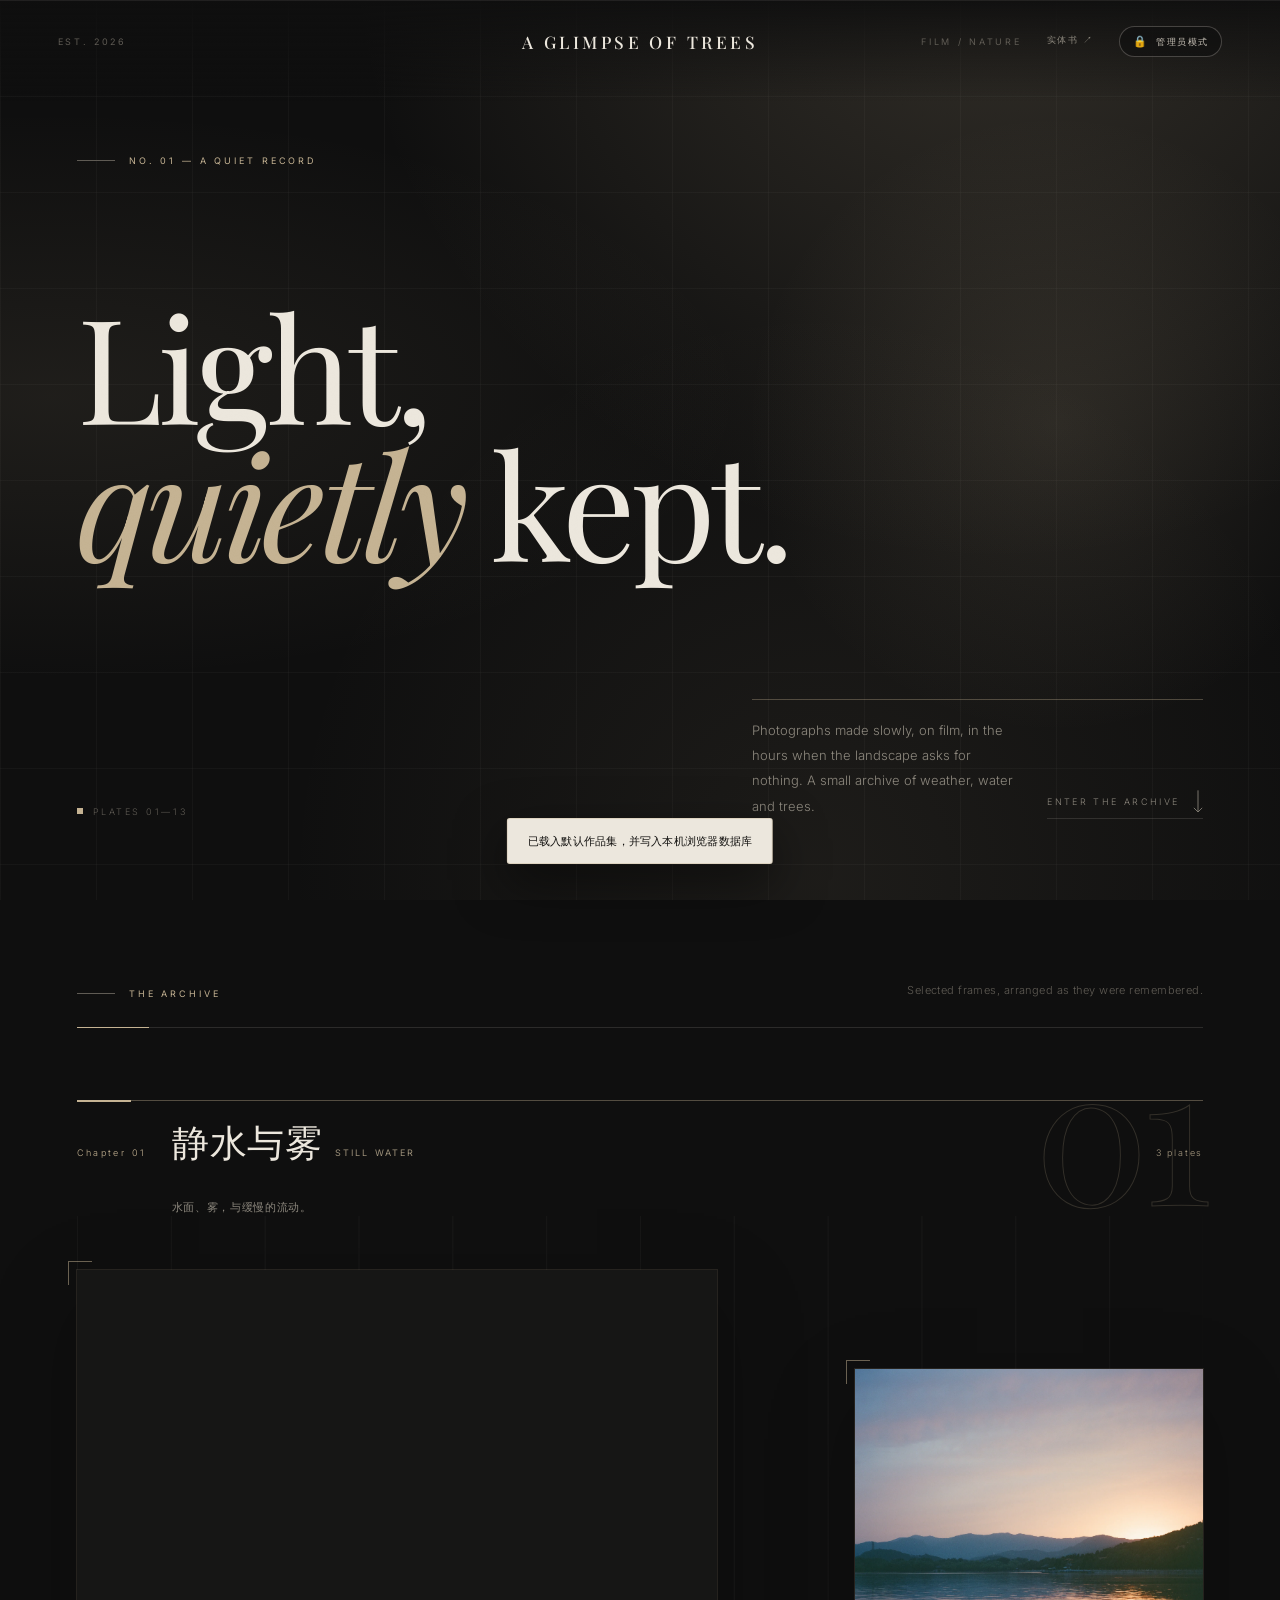
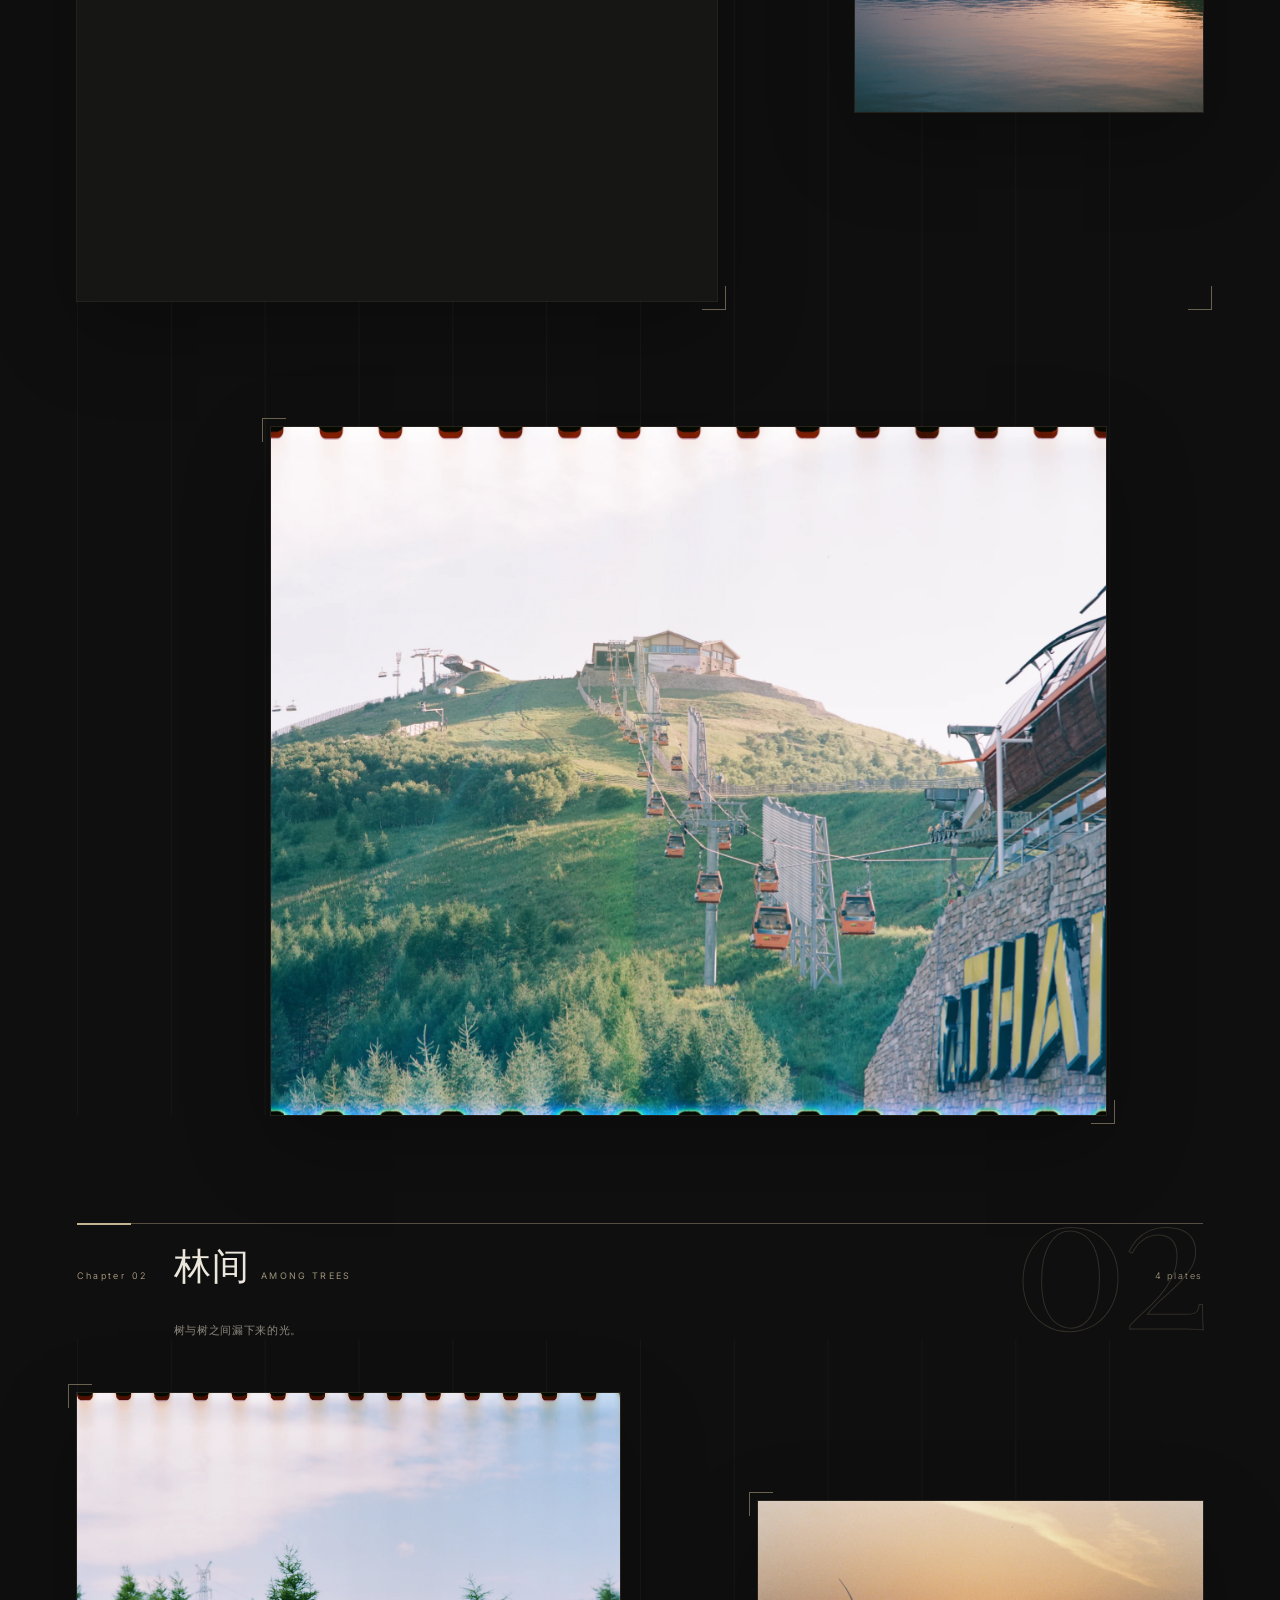
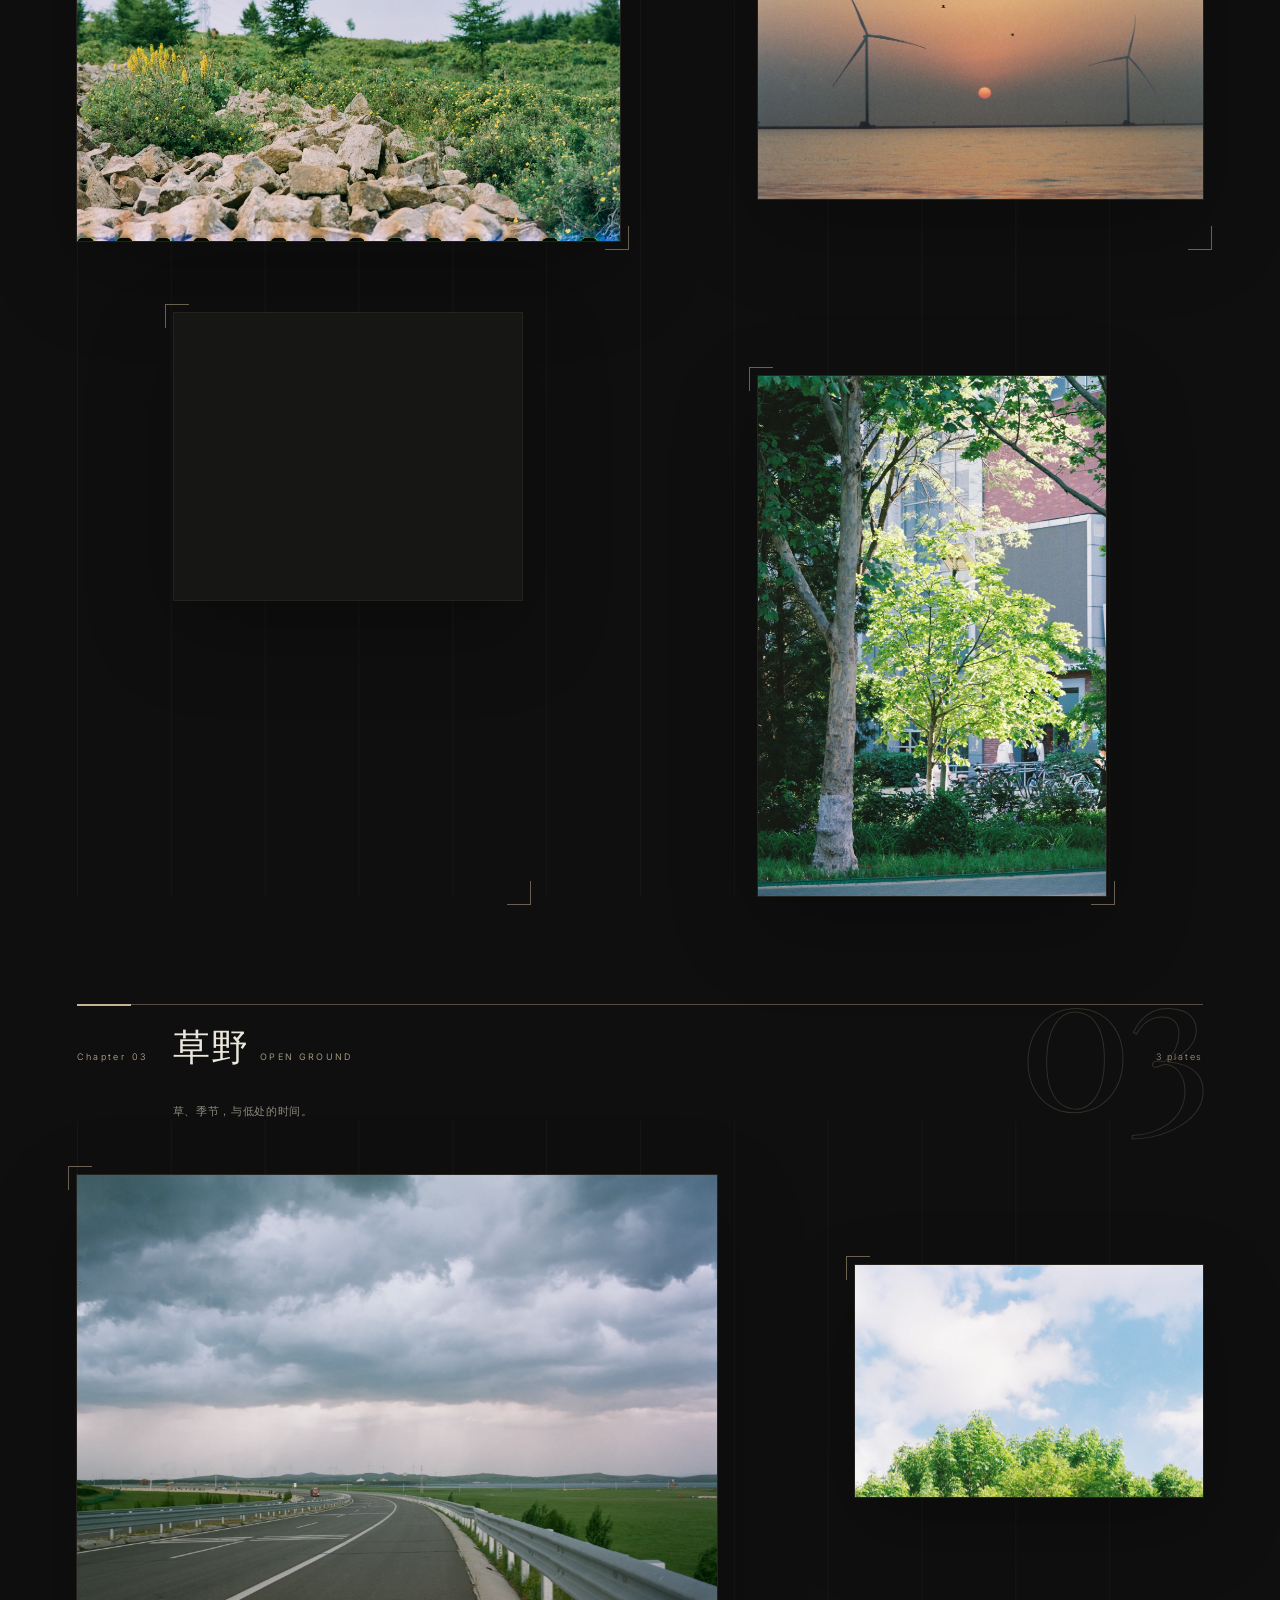
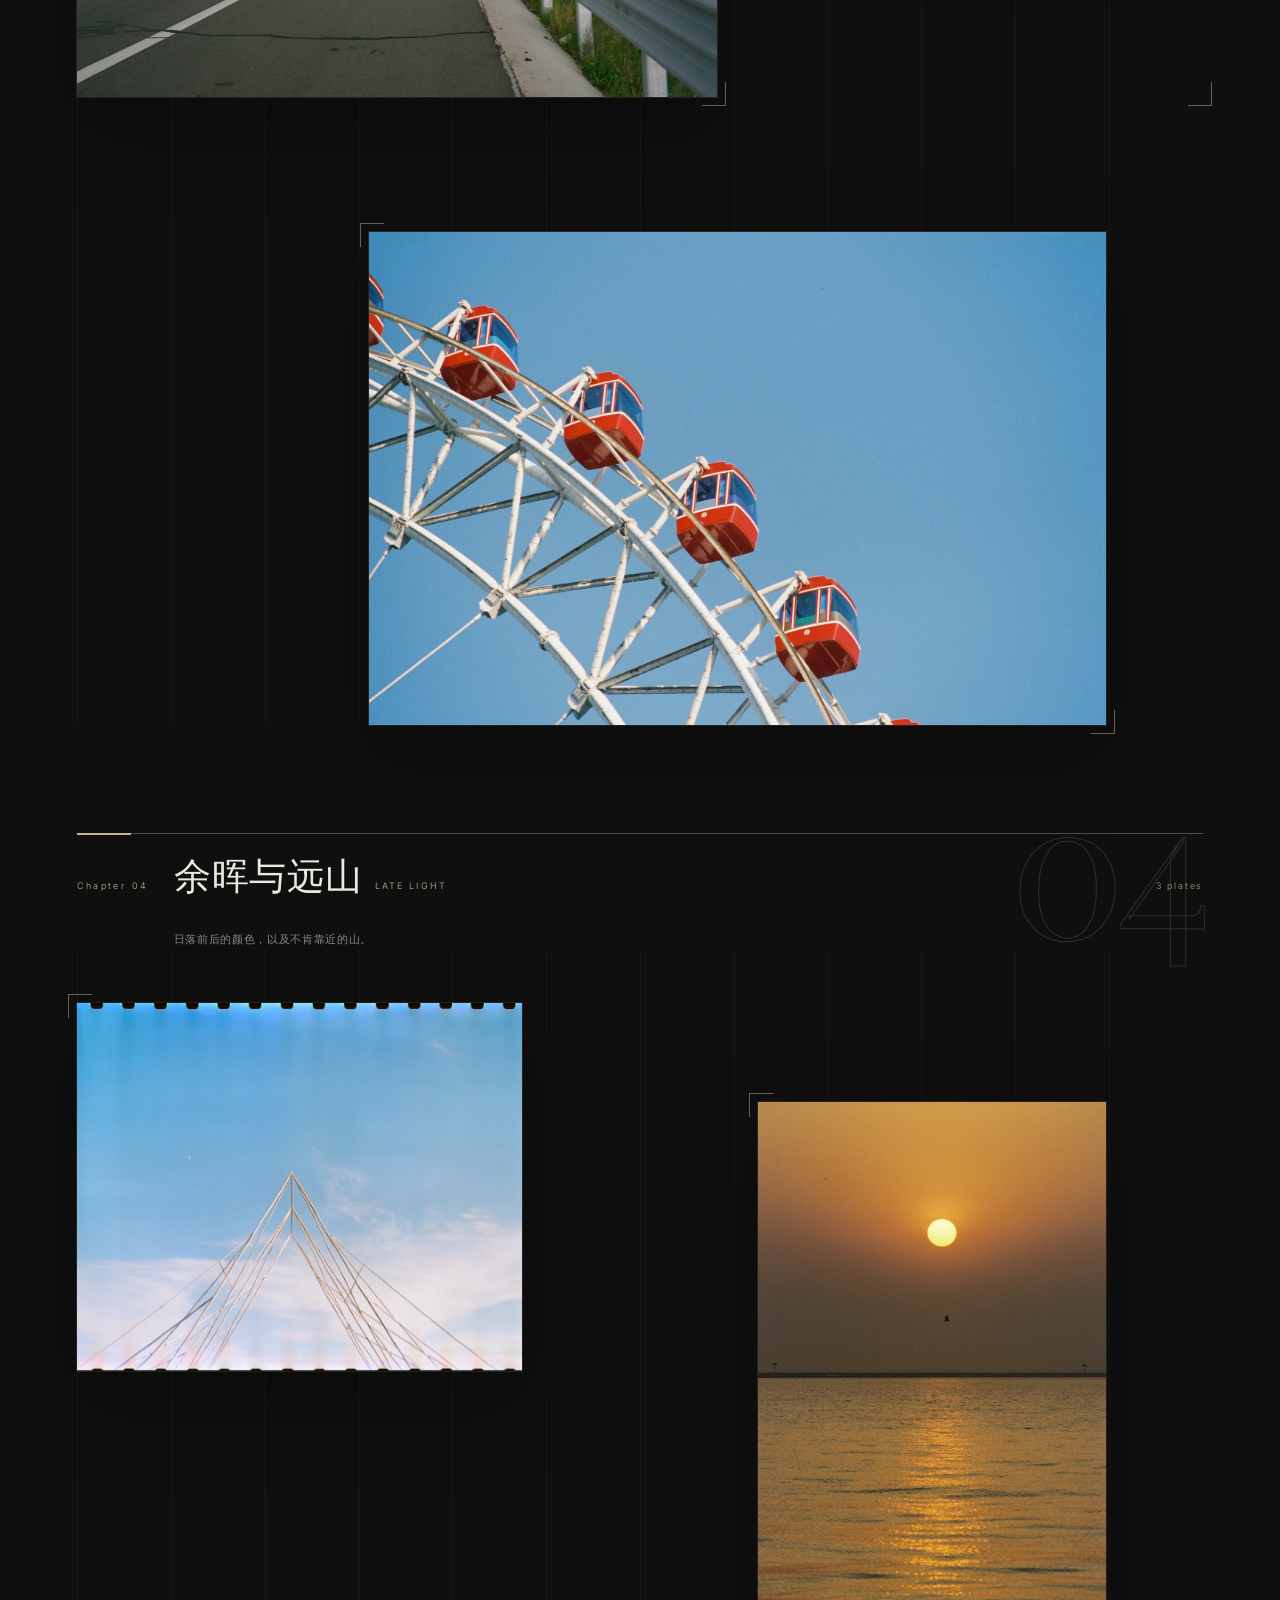
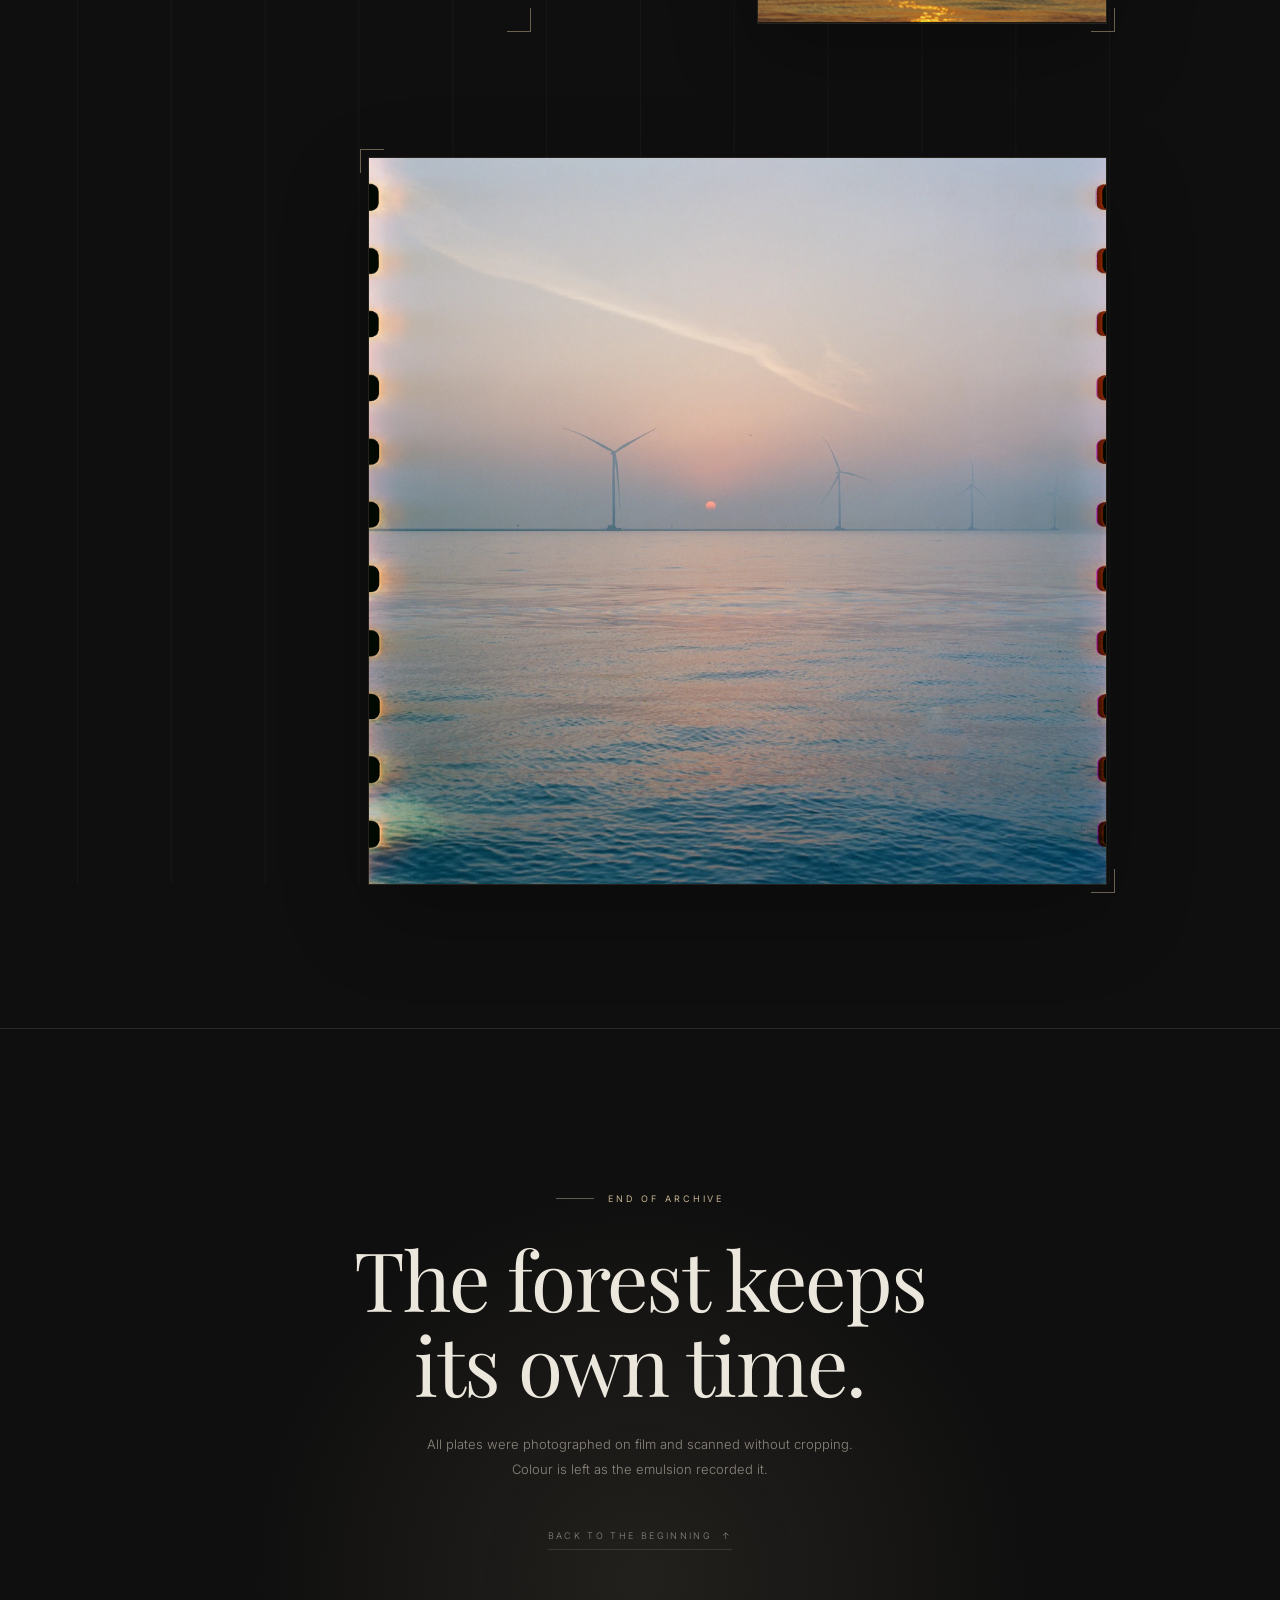
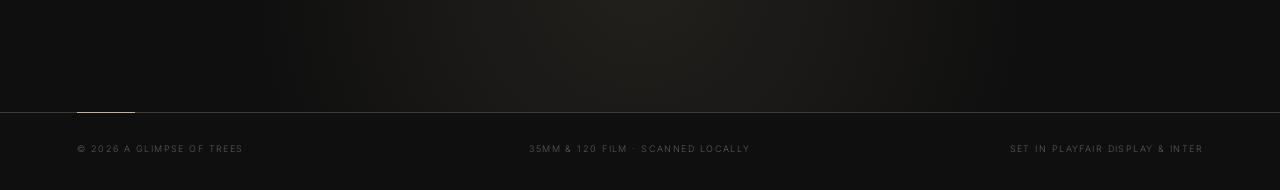
==== commit 50afa8f7: "Sync gallery and print preview through shared IndexedDB; add preview to PWA offline cache" ====
--- a/index.html
+++ b/index.html
@@ -28,6 +28,7 @@
       <a class="logo" href="#top" aria-label="A Glimpse of Trees, back to top">A Glimpse of Trees</a>
       <div class="header-right">
         <p class="header-side header-side--right">Film / Nature</p>
+        <a class="print-link" href="./02-Print-Preview/" target="_blank" rel="noopener">实体书 ↗</a>
         <button class="admin-toggle" id="adminToggle" type="button" aria-pressed="false">
           <span class="admin-toggle-icon" aria-hidden="true">🔒</span>
           <span class="admin-toggle-label">管理员模式</span>
@@ -61,6 +62,7 @@
       <button class="editor-button" id="themeBtn" type="button">配色方案</button>
       <button class="editor-button" id="helpBtn" type="button">编辑说明</button>
       <button class="editor-button editor-button--primary" id="saveBtn" type="button">保存</button>
+      <a class="editor-button editor-button--link" href="./02-Print-Preview/" target="_blank" rel="noopener">预览实体书 ↗</a>
       <button class="editor-button editor-button--quiet" id="discardBtn" type="button">重新载入</button>
     </div>
   </div>
@@ -262,6 +264,7 @@
         <h3>2 · 调整分组与照片</h3>
         <p>拖动照片右上角的 ⠿ 手柄到其他分组；× 移除照片。点「＋ 添加新照片」可从本机上传（自动压缩为 WebP），或从内置示例图片中勾选后一次导入同一分组。</p>
         <p>「分组管理」可新增、重命名、排序或删除章节，Chapter 01、02… 与照片编号会自动同步。</p>
+        <p>实体书预览（02-Print-Preview）与本页共用同一份 IndexedDB 数据：在画廊保存后，已打开的实体书会自动刷新，重新打开也会读取最新内容；实体书里的书籍设计与版面编辑同样保存在这份数据中。</p>
         <p>每张照片左下角有「分组」下拉框（即之前看到的 1/2 等选项）：显示当前分组，切换后照片立刻移到该分组，其它照片会自动让位、页面重新排布。</p>
         <p>按住 ⠿ 左键拖动照片；拖动过程中用<b>鼠标滚轮</b>上下滚动页面（不再自动滚动，避免页面抽动）。经过其它章节的分界线并进入其照片区域时，该章节会高亮，松手即完成换组。</p>
       </div>
